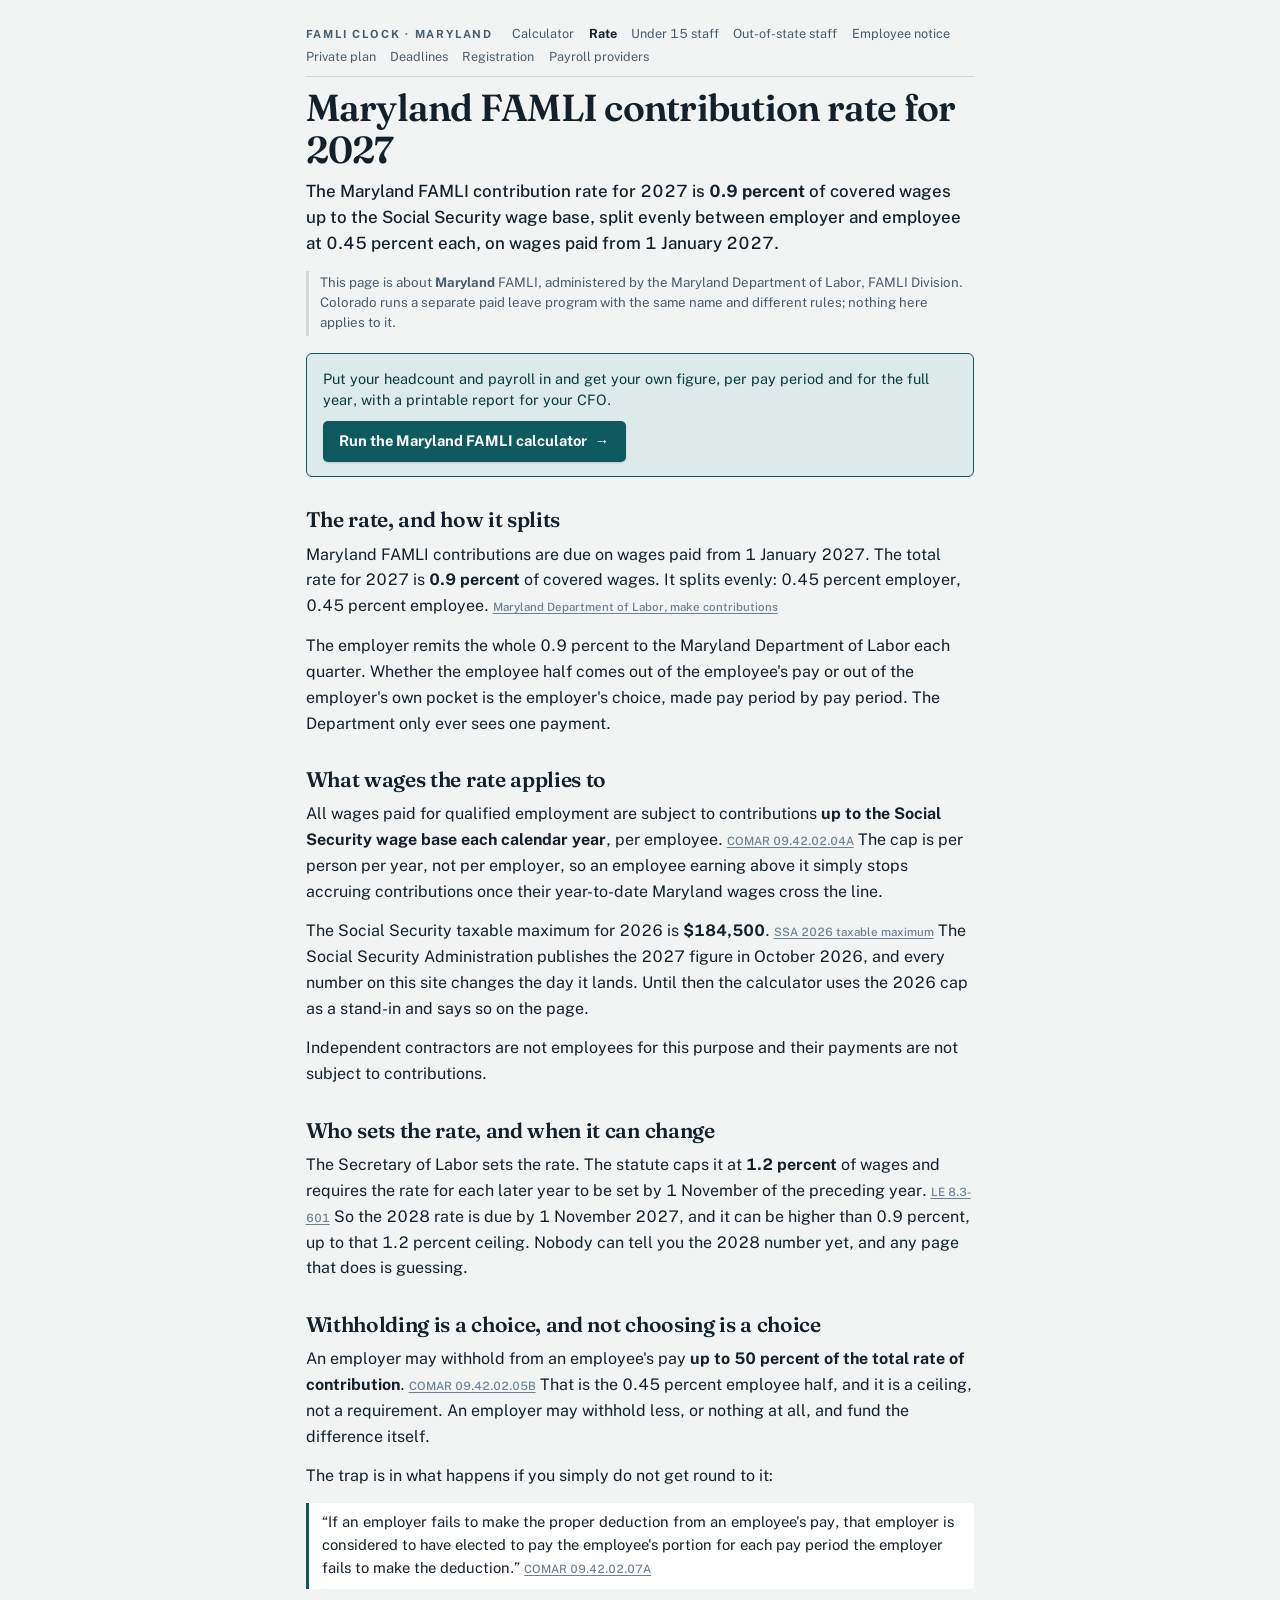
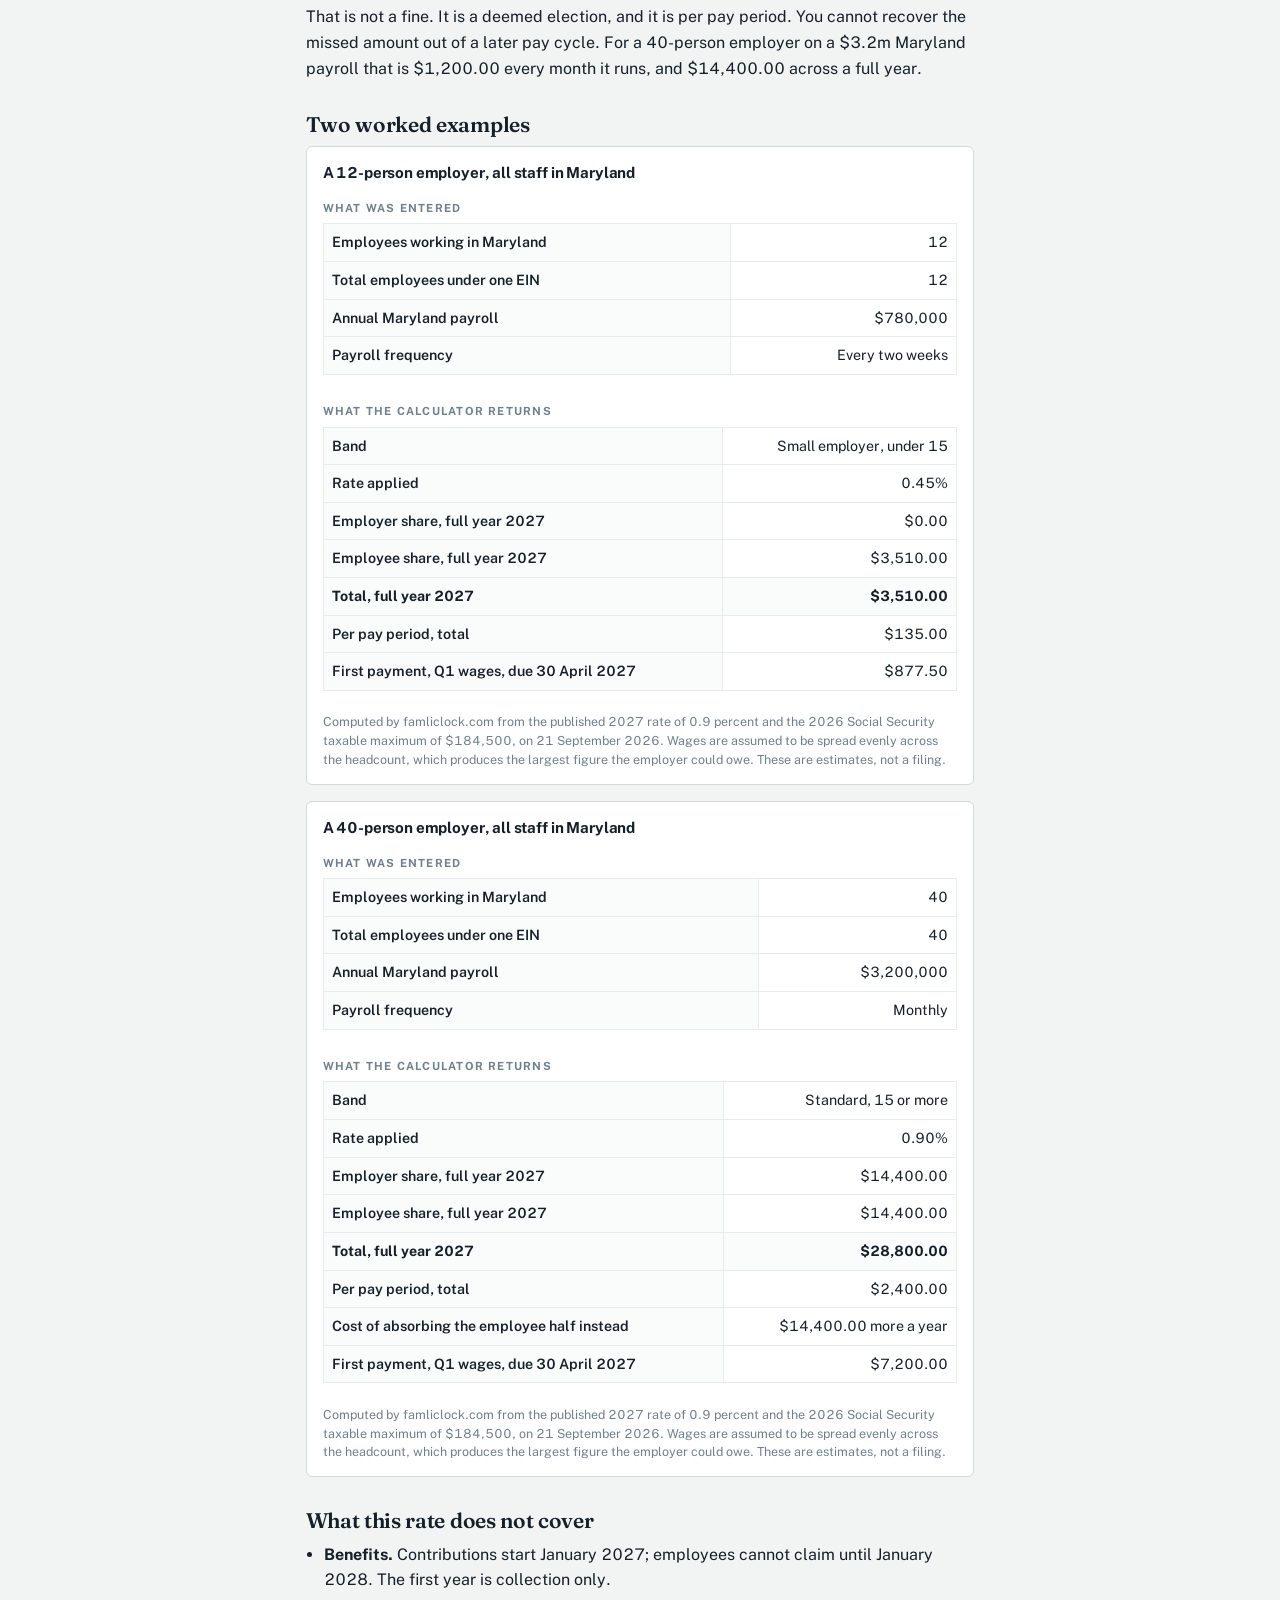
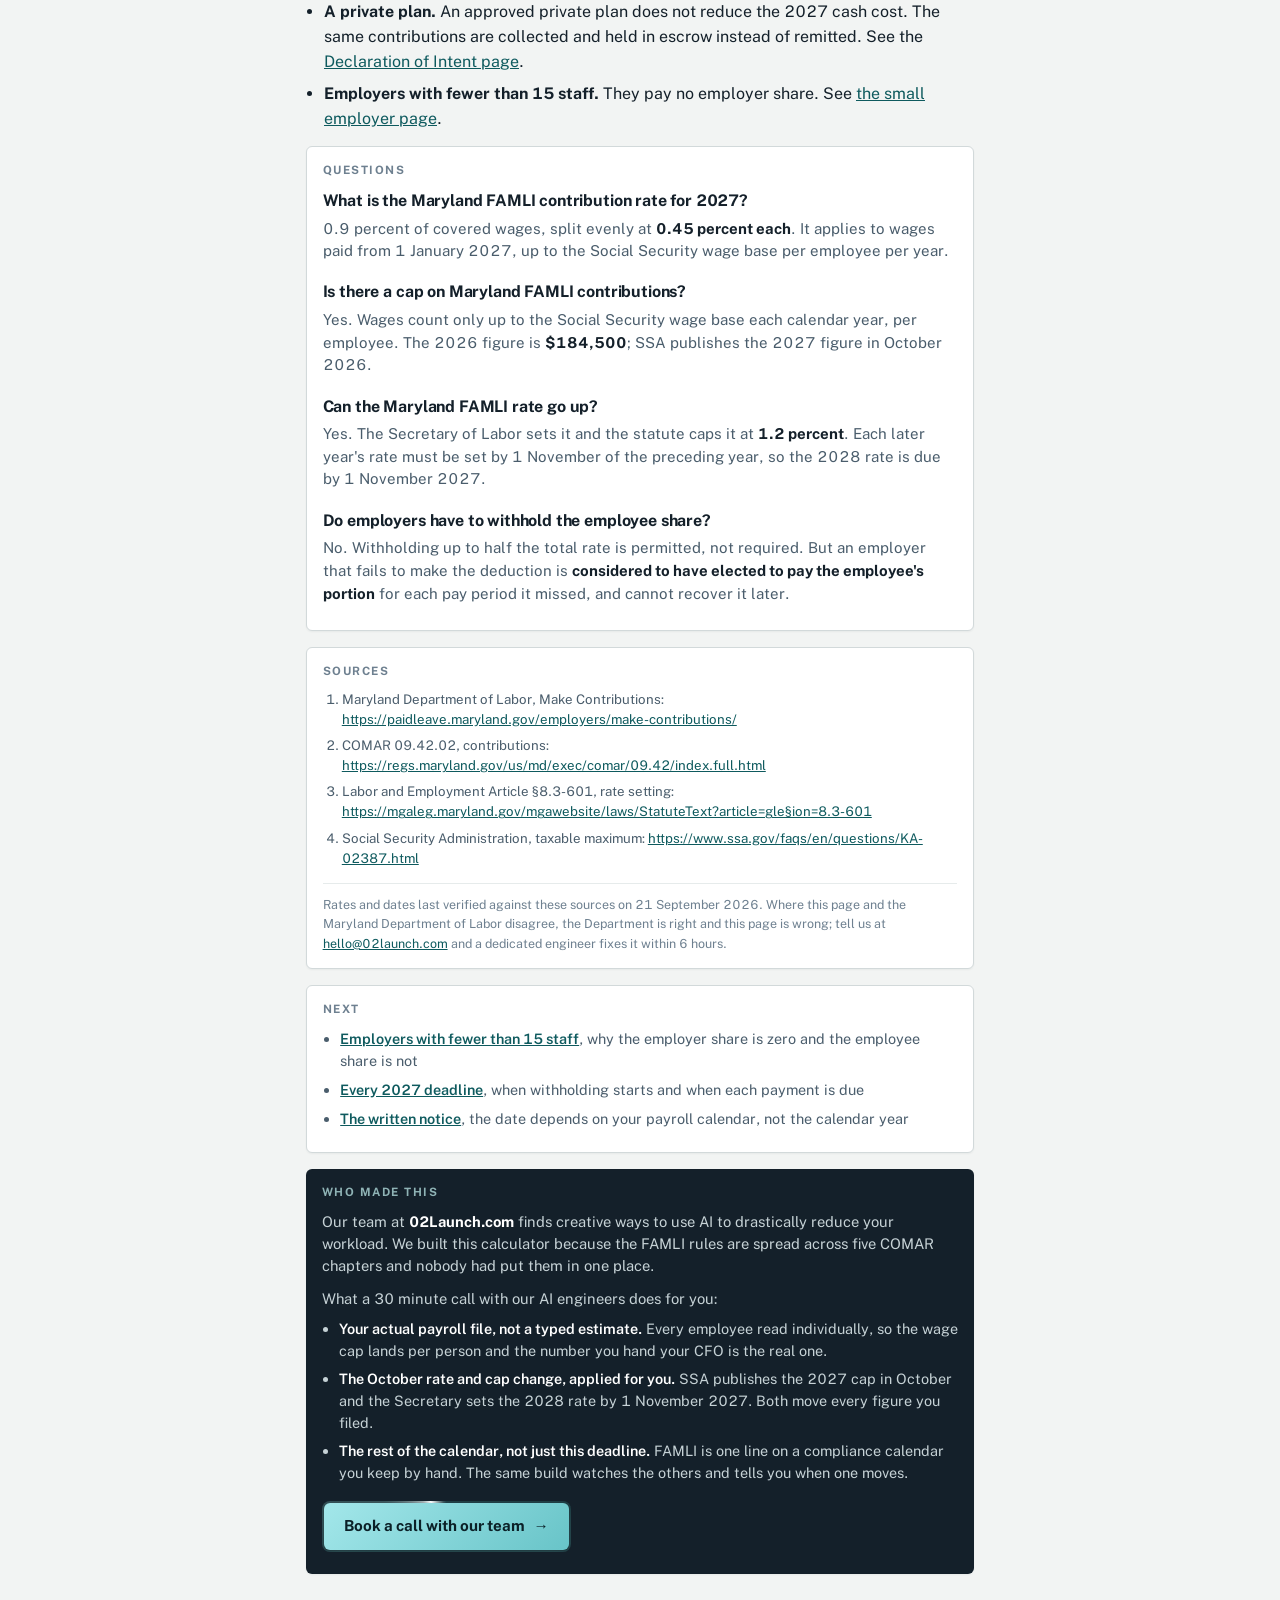
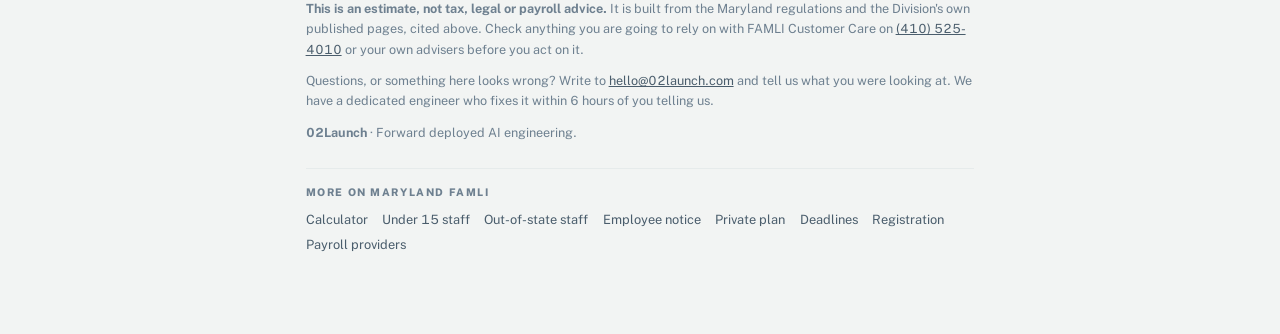
==== contribution-rate-2027.html @ a1022ded "Add the SEO and GEO layer, and fix all six H1 copies to lead with Maryland FAMLI Eight new content p" ====
<!DOCTYPE html>
<html lang="en">
<head>
<meta charset="utf-8">
<meta name="viewport" content="width=device-width, initial-scale=1">
<title>Maryland FAMLI Contribution Rate 2027: 0.9%, the Split, the Wage Cap</title>
<meta name="description" content="The Maryland FAMLI contribution rate for 2027 is 0.9% of wages up to the Social Security cap, split 0.45% employer and 0.45% employee. Worked examples, the wage cap rule, and who sets the rate.">
<meta name="robots" content="index,follow,max-snippet:-1,max-image-preview:large">
<link rel="canonical" href="https://www.famliclock.com/contribution-rate-2027">
<meta name="author" content="02Launch">
<script>
(function(){
  if (location.protocol === 'file:') { return; }
  (function(c,l,a,r,i,t,y){
    c[a]=c[a]||function(){(c[a].q=c[a].q||[]).push(arguments)};
    t=l.createElement(r);t.async=1;t.src="https://www.clarity.ms/tag/"+i;
    y=l.getElementsByTagName(r)[0];y.parentNode.insertBefore(t,y);
  })(window, document, "clarity", "script", "yatz1z728u");
})();
</script>
<meta property="og:type" content="article">
<meta property="og:site_name" content="FAMLI Clock">
<meta property="og:url" content="https://www.famliclock.com/contribution-rate-2027">
<meta property="og:title" content="Maryland FAMLI Contribution Rate 2027: 0.9%, the Split, the Wage Cap">
<meta property="og:description" content="Maryland FAMLI 2027: 0.9% total, 0.45% each side, capped at the Social Security wage base. Two worked examples and the rule behind each figure.">
<meta property="og:locale" content="en_US">
<meta name="twitter:card" content="summary">
<meta name="twitter:title" content="Maryland FAMLI Contribution Rate 2027: 0.9%, the Split, the Wage Cap">
<meta name="twitter:description" content="Maryland FAMLI 2027: 0.9% total, 0.45% each side, capped at the Social Security wage base. Two worked examples and the rule behind each figure.">
<meta name="theme-color" content="#0E5A5E">
<script type="application/ld+json">{"@context":"https://schema.org","@graph":[{"@type":"WebPage","@id":"https://www.famliclock.com/contribution-rate-2027","url":"https://www.famliclock.com/contribution-rate-2027","name":"Maryland FAMLI Contribution Rate 2027: 0.9%, the Split, the Wage Cap","description":"The Maryland FAMLI contribution rate for 2027 is 0.9% of wages up to the Social Security cap, split 0.45% employer and 0.45% employee. Worked examples, the wage cap rule, and who sets the rate.","inLanguage":"en-US","isPartOf":{"@type":"WebSite","name":"Maryland FAMLI Clock","url":"https://www.famliclock.com/"},"about":{"@type":"GovernmentService","name":"Maryland Family and Medical Leave Insurance (FAMLI)","provider":{"@type":"GovernmentOrganization","name":"Maryland Department of Labor, FAMLI Division","url":"https://paidleave.maryland.gov/"},"areaServed":{"@type":"State","name":"Maryland"}},"publisher":{"@type":"Organization","name":"02Launch","url":"https://02launch.com"},"dateModified":"2026-09-21"},{"@type":"BreadcrumbList","itemListElement":[{"@type":"ListItem","position":1,"name":"Maryland FAMLI Clock","item":"https://www.famliclock.com/"},{"@type":"ListItem","position":2,"name":"Contribution rate 2027","item":"https://www.famliclock.com/contribution-rate-2027"}]},{"@type":"FAQPage","mainEntity":[{"@type":"Question","name":"What is the Maryland FAMLI contribution rate for 2027?","acceptedAnswer":{"@type":"Answer","text":"0.9 percent of covered wages, split evenly between employer and employee at 0.45 percent each. It applies to wages paid from 1 January 2027, up to the Social Security wage base per employee per year."}},{"@type":"Question","name":"Is there a cap on Maryland FAMLI contributions?","acceptedAnswer":{"@type":"Answer","text":"Yes. Wages are subject to contributions only up to the Social Security wage base each calendar year, per employee. The 2026 figure is $184,500 and the Social Security Administration publishes the 2027 figure in October 2026."}},{"@type":"Question","name":"Can the Maryland FAMLI rate go up?","acceptedAnswer":{"@type":"Answer","text":"Yes. The Secretary of Labor sets the rate and the statute caps it at 1.2 percent of wages. The rate for each later year must be set by 1 November of the preceding year, so the 2028 rate is due by 1 November 2027."}},{"@type":"Question","name":"Do employers have to withhold the employee share?","acceptedAnswer":{"@type":"Answer","text":"No. Withholding up to 50 percent of the total rate is permitted, not required. But an employer that fails to make the deduction is considered to have elected to pay the employee's portion for each pay period it missed, and cannot recover it later."}}]}]}</script>
<link rel="preconnect" href="https://fonts.googleapis.com">
<link rel="preconnect" href="https://fonts.gstatic.com" crossorigin>
<link href="https://fonts.googleapis.com/css2?family=Fraunces:opsz,wght@9..144,400;9..144,600&family=Public+Sans:wght@400;500;600;700&display=swap" rel="stylesheet">
<link rel="stylesheet" href="/famli_pages.css">
</head>
<body>
<div class="wrap">
<header class="mast">
<nav class="topbar" aria-label="FAMLI Clock pages">
<a class="home" href="/">FAMLI Clock &middot; Maryland</a>
<a class="nl" href="/">Calculator</a>
<a class="nl" href="/contribution-rate-2027" aria-current="page">Rate</a>
<a class="nl" href="/small-employer">Under 15 staff</a>
<a class="nl" href="/out-of-state-employees">Out-of-state staff</a>
<a class="nl" href="/employee-notice">Employee notice</a>
<a class="nl" href="/private-plan-declaration-of-intent">Private plan</a>
<a class="nl" href="/deadlines-2027">Deadlines</a>
<a class="nl" href="/registration">Registration</a>
<a class="nl" href="/payroll-providers">Payroll providers</a>
</nav>
</header>

<h1>Maryland FAMLI contribution rate for 2027</h1>
<p class="lede">The Maryland FAMLI contribution rate for 2027 is <b>0.9 percent</b> of covered wages up to the Social Security wage base, split evenly between employer and employee at 0.45 percent each, on wages paid from 1 January 2027.</p>
<p class="disambig">This page is about <b>Maryland</b> FAMLI, administered by the Maryland Department of Labor, FAMLI Division. Colorado runs a separate paid leave program with the same name and different rules; nothing here applies to it.</p>

<div class="toolcard"><p>Put your headcount and payroll in and get your own figure, per pay period and for the full year, with a printable report for your CFO.</p><p><a class="run" href="/">Run the Maryland FAMLI calculator <span class="arr" aria-hidden="true">&rarr;</span></a></p></div>

<div class="prose">

<h2>The rate, and how it splits</h2>
<p>Maryland FAMLI contributions are due on wages paid from 1 January 2027. The total rate for
2027 is <b>0.9 percent</b> of covered wages. It splits evenly: 0.45 percent employer, 0.45
percent employee. <span class="src"><a href="https://paidleave.maryland.gov/employers/make-contributions/" target="_blank" rel="noopener">Maryland Department of Labor, make contributions</a></span></p>
<p>The employer remits the whole 0.9 percent to the Maryland Department of Labor each quarter.
Whether the employee half comes out of the employee's pay or out of the employer's own pocket
is the employer's choice, made pay period by pay period. The Department only ever sees one
payment.</p>

<h2>What wages the rate applies to</h2>
<p>All wages paid for qualified employment are subject to contributions <b>up to the Social
Security wage base each calendar year</b>, per employee. <span class="src"><a href="https://regs.maryland.gov/us/md/exec/comar/09.42/index.full.html" target="_blank" rel="noopener">COMAR 09.42.02.04A</a></span> The cap is per person
per year, not per employer, so an employee earning above it simply stops accruing
contributions once their year-to-date Maryland wages cross the line.</p>
<p>The Social Security taxable maximum for 2026 is <b>$184,500</b>. <span class="src"><a href="https://www.ssa.gov/faqs/en/questions/KA-02387.html" target="_blank" rel="noopener">SSA 2026 taxable maximum</a></span> The Social
Security Administration publishes the 2027 figure in October 2026, and every number on this
site changes the day it lands. Until then the calculator uses the 2026 cap as a stand-in and
says so on the page.</p>
<p>Independent contractors are not employees for this purpose and their payments are not
subject to contributions.</p>

<h2>Who sets the rate, and when it can change</h2>
<p>The Secretary of Labor sets the rate. The statute caps it at <b>1.2 percent</b> of wages
and requires the rate for each later year to be set by 1 November of the preceding year.
<span class="src"><a href="https://mgaleg.maryland.gov/mgawebsite/laws/StatuteText?article=gle&section=8.3-601" target="_blank" rel="noopener">LE 8.3-601</a></span> So the 2028 rate is due by 1 November 2027, and it can be higher than 0.9
percent, up to that 1.2 percent ceiling. Nobody can tell you the 2028 number yet, and any
page that does is guessing.</p>

<h2>Withholding is a choice, and not choosing is a choice</h2>
<p>An employer may withhold from an employee's pay <b>up to 50 percent of the total rate of
contribution</b>. <span class="src"><a href="https://regs.maryland.gov/us/md/exec/comar/09.42/index.full.html" target="_blank" rel="noopener">COMAR 09.42.02.05B</a></span> That is the 0.45 percent employee half, and it is a ceiling,
not a requirement. An employer may withhold less, or nothing at all, and fund the difference
itself.</p>
<p>The trap is in what happens if you simply do not get round to it:</p>
<blockquote><p>&ldquo;If an employer fails to make the proper deduction from an employee's
pay, that employer is considered to have elected to pay the employee's portion for each pay
period the employer fails to make the deduction.&rdquo; <span class="src"><a href="https://regs.maryland.gov/us/md/exec/comar/09.42/index.full.html" target="_blank" rel="noopener">COMAR 09.42.02.07A</a></span></p></blockquote>
<p>That is not a fine. It is a deemed election, and it is per pay period. You cannot recover
the missed amount out of a later pay cycle. For a 40-person employer on a $3.2m Maryland
payroll that is $1,200.00 every month it runs, and $14,400.00 across a full year.</p>

<h2>Two worked examples</h2>
<div class="wex"><h3>A 12-person employer, all staff in Maryland</h3><div class="tblwrap"><table class="tbl"><caption>What was entered</caption><tbody><tr><th>Employees working in Maryland</th><td class="num">12</td></tr><tr><th>Total employees under one EIN</th><td class="num">12</td></tr><tr><th>Annual Maryland payroll</th><td class="num">$780,000</td></tr><tr><th>Payroll frequency</th><td class="num">Every two weeks</td></tr></tbody></table></div><div class="tblwrap"><table class="tbl"><caption>What the calculator returns</caption><tbody><tr><th>Band</th><td class="num">Small employer, under 15</td></tr><tr><th>Rate applied</th><td class="num">0.45%</td></tr><tr><th>Employer share, full year 2027</th><td class="num">$0.00</td></tr><tr><th>Employee share, full year 2027</th><td class="num">$3,510.00</td></tr><tr class="total"><th>Total, full year 2027</th><td class="num">$3,510.00</td></tr><tr><th>Per pay period, total</th><td class="num">$135.00</td></tr><tr><th>First payment, Q1 wages, due 30 April 2027</th><td class="num">$877.50</td></tr></tbody></table></div><p class="basis">Computed by famliclock.com from the published 2027 rate of 0.9 percent and the 2026 Social Security taxable maximum of $184,500, on 21 September 2026. Wages are assumed to be spread evenly across the headcount, which produces the largest figure the employer could owe. These are estimates, not a filing.</p></div>
<div class="wex"><h3>A 40-person employer, all staff in Maryland</h3><div class="tblwrap"><table class="tbl"><caption>What was entered</caption><tbody><tr><th>Employees working in Maryland</th><td class="num">40</td></tr><tr><th>Total employees under one EIN</th><td class="num">40</td></tr><tr><th>Annual Maryland payroll</th><td class="num">$3,200,000</td></tr><tr><th>Payroll frequency</th><td class="num">Monthly</td></tr></tbody></table></div><div class="tblwrap"><table class="tbl"><caption>What the calculator returns</caption><tbody><tr><th>Band</th><td class="num">Standard, 15 or more</td></tr><tr><th>Rate applied</th><td class="num">0.90%</td></tr><tr><th>Employer share, full year 2027</th><td class="num">$14,400.00</td></tr><tr><th>Employee share, full year 2027</th><td class="num">$14,400.00</td></tr><tr class="total"><th>Total, full year 2027</th><td class="num">$28,800.00</td></tr><tr><th>Per pay period, total</th><td class="num">$2,400.00</td></tr><tr><th>Cost of absorbing the employee half instead</th><td class="num">$14,400.00 more a year</td></tr><tr><th>First payment, Q1 wages, due 30 April 2027</th><td class="num">$7,200.00</td></tr></tbody></table></div><p class="basis">Computed by famliclock.com from the published 2027 rate of 0.9 percent and the 2026 Social Security taxable maximum of $184,500, on 21 September 2026. Wages are assumed to be spread evenly across the headcount, which produces the largest figure the employer could owe. These are estimates, not a filing.</p></div>

<h2>What this rate does not cover</h2>
<ul>
<li><b>Benefits.</b> Contributions start January 2027; employees cannot claim until January
2028. The first year is collection only.</li>
<li><b>A private plan.</b> An approved private plan does not reduce the 2027 cash cost. The
same contributions are collected and held in escrow instead of remitted. See the
<a href="/private-plan-declaration-of-intent">Declaration of Intent page</a>.</li>
<li><b>Employers with fewer than 15 staff.</b> They pay no employer share. See
<a href="/small-employer">the small employer page</a>.</li>
</ul>

</div>

<div class="card faq"><h2>Questions</h2><h3>What is the Maryland FAMLI contribution rate for 2027?</h3><p>0.9 percent of covered wages, split evenly at <b>0.45 percent each</b>. It applies to wages paid from 1 January 2027, up to the Social Security wage base per employee per year.</p><h3>Is there a cap on Maryland FAMLI contributions?</h3><p>Yes. Wages count only up to the Social Security wage base each calendar year, per employee. The 2026 figure is <b>$184,500</b>; SSA publishes the 2027 figure in October 2026.</p><h3>Can the Maryland FAMLI rate go up?</h3><p>Yes. The Secretary of Labor sets it and the statute caps it at <b>1.2 percent</b>. Each later year's rate must be set by 1 November of the preceding year, so the 2028 rate is due by 1 November 2027.</p><h3>Do employers have to withhold the employee share?</h3><p>No. Withholding up to half the total rate is permitted, not required. But an employer that fails to make the deduction is <b>considered to have elected to pay the employee's portion</b> for each pay period it missed, and cannot recover it later.</p></div>

<div class="card sources"><h2>Sources</h2><ol><li>Maryland Department of Labor, Make Contributions: <a href="https://paidleave.maryland.gov/employers/make-contributions/" target="_blank" rel="noopener">https://paidleave.maryland.gov/employers/make-contributions/</a></li><li>COMAR 09.42.02, contributions: <a href="https://regs.maryland.gov/us/md/exec/comar/09.42/index.full.html" target="_blank" rel="noopener">https://regs.maryland.gov/us/md/exec/comar/09.42/index.full.html</a></li><li>Labor and Employment Article &sect;8.3-601, rate setting: <a href="https://mgaleg.maryland.gov/mgawebsite/laws/StatuteText?article=gle&section=8.3-601" target="_blank" rel="noopener">https://mgaleg.maryland.gov/mgawebsite/laws/StatuteText?article=gle&section=8.3-601</a></li><li>Social Security Administration, taxable maximum: <a href="https://www.ssa.gov/faqs/en/questions/KA-02387.html" target="_blank" rel="noopener">https://www.ssa.gov/faqs/en/questions/KA-02387.html</a></li></ol><p class="verified">Rates and dates last verified against these sources on 21 September 2026. Where this page and the Maryland Department of Labor disagree, the Department is right and this page is wrong; tell us at <a href="mailto:hello@02launch.com?subject=FAMLI%20Clock%3A%20this%20looks%20wrong">hello@02launch.com</a> and a dedicated engineer fixes it within 6 hours.</p></div>

<div class="card related"><h2>Next</h2><ul><li><a href="/small-employer">Employers with fewer than 15 staff</a>, why the employer share is zero and the employee share is not</li><li><a href="/deadlines-2027">Every 2027 deadline</a>, when withholding starts and when each payment is due</li><li><a href="/employee-notice">The written notice</a>, the date depends on your payroll calendar, not the calendar year</li></ul></div>

<div class="card cta"><h2>Who made this</h2><p>Our team at <b style="color:#fff">02Launch.com</b> finds creative ways to use AI to drastically reduce your workload. We built this calculator because the FAMLI rules are spread across five COMAR chapters and nobody had put them in one place.</p><p style="margin-bottom:.5rem">What a 30 minute call with our AI engineers does for you:</p><ul><li><b>Your actual payroll file, not a typed estimate.</b> Every employee read individually, so the wage cap lands per person and the number you hand your CFO is the real one.</li><li><b>The October rate and cap change, applied for you.</b> SSA publishes the 2027 cap in October and the Secretary sets the 2028 rate by 1 November 2027. Both move every figure you filed.</li><li><b>The rest of the calendar, not just this deadline.</b> FAMLI is one line on a compliance calendar you keep by hand. The same build watches the others and tells you when one moves.</li></ul><p style="margin-bottom:0"><span class="bookwrap"><a class="book" href="https://calendly.com/ahmed-asif1/30min" target="_blank" rel="noopener">Book a call with our team <span class="arr" aria-hidden="true">&rarr;</span></a></span></p></div>

<footer class="foot"><p><b>This is an estimate, not tax, legal or payroll advice.</b> It is built from the Maryland regulations and the Division's own published pages, cited above. Check anything you are going to rely on with FAMLI Customer Care on <a href="tel:+14105254010">(410) 525-4010</a> or your own advisers before you act on it.</p><p>Questions, or something here looks wrong? Write to <!--email_off--><a href="mailto:hello@02launch.com?subject=FAMLI%20Clock%3A%20this%20looks%20wrong">hello@02launch.com</a><!--/email_off--> and tell us what you were looking at. We have a dedicated engineer who fixes it within 6 hours of you telling us.</p><p style="margin-bottom:0"><b>02Launch</b> &middot; Forward deployed AI engineering.</p></footer>

<div class="footmap"><div class="fmcap">More on Maryland FAMLI</div><ul><li><a href="/">Calculator</a></li><li><a href="/small-employer">Under 15 staff</a></li><li><a href="/out-of-state-employees">Out-of-state staff</a></li><li><a href="/employee-notice">Employee notice</a></li><li><a href="/private-plan-declaration-of-intent">Private plan</a></li><li><a href="/deadlines-2027">Deadlines</a></li><li><a href="/registration">Registration</a></li><li><a href="/payroll-providers">Payroll providers</a></li></ul></div>
</div>
</body>
</html>
---- famli_pages.css ----
/* famli_pages.css
   Styles for the nine content pages on famliclock.com.

   The first block is lifted verbatim from the inline <style> in index.html:
   the :root tokens, the reset, body, .wrap, links, headings, .card, .note,
   .src, .flag, table.pace, details.disc, .cta, .bookwrap, .foot.
   That duplication is deliberate. The content pages carry no inline stylesheet,
   and without :root every var(--ink) resolves to nothing, which renders the
   call-to-action button invisible. The values are identical, so index.html
   loading this file as well changes nothing there.

   IF THE INLINE STYLESHEET IN index.html CHANGES, RE-EXTRACT THIS BLOCK.

   The second block, below the BASE ENDS marker, is new and belongs only to
   the content pages. */

/* ----------------------------------------------------------- BASE BEGINS */
:root{
  --ink:#14202A; --ink2:#4A5D6C; --ink3:#6E8090;
  --paper:#F2F4F3; --card:#FFFFFF; --rule:#D2D9DA; --rule2:#E6EBEB;
  --accent:#0E5A5E; --accent-soft:#DCEAEA;
  --ok:#14563B; --ok-soft:#E7F1EA;
  --warn:#C2410C; --warn-soft:#FBEADF;
  --due:#8C2F1B; --due-soft:#F6E7E2;
  --flag:#6E5200; --flag-soft:#F7F0DA;
  --pass:#8A97A0;
  --display:'Fraunces',Georgia,'Times New Roman',serif;
  --body:'Public Sans',-apple-system,BlinkMacSystemFont,'Segoe UI',Roboto,sans-serif;
  --sp:1rem;
}
*{box-sizing:border-box}
html{-webkit-text-size-adjust:100%}
body{
  margin:0; background:var(--paper); color:var(--ink);
  font-family:var(--body); font-size:16px; line-height:1.5;
  font-variant-numeric:tabular-nums; -webkit-font-smoothing:antialiased;
}
.wrap{max-width:44rem;margin:0 auto;padding:0 1.1rem 5rem}
a{color:var(--accent)}
a:focus-visible,button:focus-visible,summary:focus-visible{
  outline:2.5px solid var(--accent); outline-offset:2px; border-radius:2px;
}
h1,h2,h3{margin:0;font-weight:600;letter-spacing:-0.01em}
p{margin:0 0 .7rem}
.mast{padding:1rem 0 .4rem}
.mark{
  font-family:var(--body); font-weight:700; font-size:.7rem; letter-spacing:.16em;
  text-transform:uppercase; color:var(--ink2);
}
h1{
  font-family:var(--display); font-size:clamp(1.55rem,6vw,2.35rem); line-height:1.12;
  font-weight:600; letter-spacing:-0.02em; margin-bottom:.42rem;
}
.sub{color:var(--ink2);font-size:.93rem;line-height:1.45;margin-bottom:.95rem}
.card{
  background:var(--card); border:1px solid var(--rule); border-radius:6px;
  padding:.95rem 1rem; margin-bottom:1rem;
  box-shadow:0 1px 2px rgba(20,32,42,.05);
}
.card h2{
  font-size:.72rem; text-transform:uppercase; letter-spacing:.13em;
  color:var(--ink3); font-weight:700; margin-bottom:.6rem;
}
.row{display:flex;justify-content:space-between;gap:1rem;padding:.5rem 0;border-bottom:1px solid var(--rule2);font-size:.94rem}
.row:last-child{border-bottom:0}
.row .k{color:var(--ink2)}
.row .v{font-weight:700;text-align:right;white-space:nowrap}
.row.big .v{font-size:1.1rem}
.flag{
  background:var(--flag-soft); border-left:3px solid var(--flag); border-radius:0 4px 4px 0;
  padding:.6rem .75rem; margin:.7rem 0 0; font-size:.87rem; line-height:1.5;
}
.flag b{display:block;margin-bottom:.2rem}
.flag.warn{background:var(--warn-soft);border-left-color:var(--warn)}
.note{font-size:.84rem;color:var(--ink2);margin-top:.7rem}
details.disc{margin-top:.75rem;border-top:1px solid var(--rule2);padding-top:.55rem}
details.disc summary{
  cursor:pointer;font-size:.82rem;font-weight:700;color:var(--accent);
  display:flex;gap:.3rem;align-items:baseline;list-style:none;
}
details.disc summary::-webkit-details-marker{display:none}
details.disc summary::before{content:'+';font-weight:700;color:var(--accent);width:.8rem}
details.disc[open] summary::before{content:'\2212'}
details.disc p{font-size:.83rem;color:var(--ink2);margin:.5rem 0 0;line-height:1.5}
.src{font-size:.72rem;font-weight:500}
.src a{color:var(--ink3);text-decoration:underline;text-underline-offset:2px}
.src a:hover{color:var(--accent)}
table.pace{width:100%;border-collapse:collapse;font-size:.86rem;margin-top:.6rem}
table.pace th,table.pace td{text-align:right;padding:.42rem .3rem;border-bottom:1px solid var(--rule2)}
table.pace th:first-child,table.pace td:first-child{text-align:left}
table.pace th{font-size:.68rem;text-transform:uppercase;letter-spacing:.08em;color:var(--ink3);font-weight:700}
.cta{background:var(--ink);color:#fff;border:0}
.cta h2{color:#8FB3B5}
.cta p{color:#C6D2D6;font-size:.92rem}
.cta a{color:#8FD5D8}
.cta ul{margin:.15rem 0 1.05rem;padding-left:1.1rem}
.cta li{color:#C6D2D6;font-size:.9rem;margin-bottom:.45rem;line-height:1.5}
.cta li:last-child{margin-bottom:0}
.cta li b{color:#fff;font-weight:600}
.cta .fine{font-size:.8rem;color:#8FB3B5;line-height:1.55}
.bookwrap{
  position:relative; display:inline-block; padding:2px; border-radius:8px;
  background:#1D3B41; overflow:hidden; isolation:isolate;
}
.bookwrap::before{
  content:''; position:absolute; z-index:0;
  top:50%; left:50%; width:300%; aspect-ratio:1/1;
  transform:translate(-50%,-50%);
  background:conic-gradient(from 0deg,
    transparent 0 70%,
    rgba(255,255,255,.12) 81%,
    rgba(255,255,255,.6) 88%,
    #ffffff 91%,
    rgba(255,255,255,.6) 94%,
    rgba(255,255,255,.12) 98%,
    transparent 100%);
  animation:beam 4.4s linear infinite; pointer-events:none;
}
@keyframes beam{to{transform:translate(-50%,-50%) rotate(1turn)}}
.cta a.book{
  position:relative; z-index:1;
  display:inline-flex; align-items:center; gap:.5rem;
  background:linear-gradient(135deg,#A3E7EA 0%,#68C4C8 100%); color:#0B2027;
  font-weight:700; font-size:.95rem; padding:.78rem 1.3rem; border-radius:6px;
  text-decoration:none;
  box-shadow:0 1px 2px rgba(0,0,0,.24), 0 6px 18px rgba(143,213,216,.16);
  transition:transform .15s ease, box-shadow .2s ease, filter .2s ease;
}
.cta a.book:hover{
  filter:brightness(1.05); transform:translateY(-1px); color:#0B2027;
  box-shadow:0 2px 5px rgba(0,0,0,.26), 0 10px 26px rgba(143,213,216,.26);
}
.cta a.book:active{transform:translateY(0)}
.cta a.book .arr{transition:transform .22s ease}
.cta a.book:hover .arr{transform:translateX(4px)}
.foot{font-size:.79rem;color:var(--ink3);line-height:1.6;padding-top:.6rem}
.foot a{color:var(--ink2)}
@media (prefers-reduced-motion:reduce){*{transition:none !important;animation:none !important}}
/* ------------------------------------------------------------- BASE ENDS */

/* ---------------------------------------------------------- nav (new) --- */
.topbar{
  border-bottom:1px solid var(--rule); padding:.55rem 0 .6rem; margin-bottom:.2rem;
  display:flex; flex-wrap:wrap; gap:.25rem .9rem; align-items:baseline;
}
.topbar .home{
  font-weight:700; font-size:.7rem; letter-spacing:.16em; text-transform:uppercase;
  color:var(--ink2); text-decoration:none; margin-right:.3rem;
}
.topbar .home:hover{color:var(--accent)}
.topbar a.nl{font-size:.79rem;color:var(--ink2);text-decoration:none}
.topbar a.nl:hover{color:var(--accent);text-decoration:underline}
.topbar a.nl[aria-current="page"]{color:var(--ink);font-weight:700}

/* --------------------------------------------------- run-the-tool card -- */
.toolcard{
  border:1px solid var(--accent); background:var(--accent-soft);
  border-radius:6px; padding:.85rem 1rem; margin-bottom:1.1rem;
}
.toolcard p{margin:0 0 .6rem;font-size:.9rem;color:#0B3B3E;line-height:1.5}
.toolcard p:last-child{margin-bottom:0}
.toolcard a.run{
  display:inline-flex; align-items:center; gap:.45rem;
  background:var(--accent); color:#fff; font-weight:700; font-size:.92rem;
  padding:.62rem 1.05rem; border-radius:5px; text-decoration:none;
  box-shadow:0 1px 2px rgba(20,32,42,.18);
  transition:transform .14s ease, filter .2s ease;
}
.toolcard a.run:hover{filter:brightness(1.08);transform:translateY(-1px);color:#fff}
.toolcard a.run:active{transform:translateY(0)}
.toolcard .arr{transition:transform .22s ease}
.toolcard a.run:hover .arr{transform:translateX(3px)}

/* -------------------------------------------------------- prose (new) --- */
.prose{font-size:1rem;line-height:1.62}
.prose h2{
  font-family:var(--display); font-size:1.32rem; line-height:1.2;
  margin:1.9rem 0 .55rem; letter-spacing:-0.015em; color:var(--ink);
  text-transform:none;
}
.prose h3{font-size:1.02rem;margin:1.25rem 0 .35rem;font-weight:700}
.prose p{margin:0 0 .85rem;color:var(--ink)}
.prose ul,.prose ol{margin:0 0 .9rem;padding-left:1.15rem}
.prose li{margin-bottom:.4rem;line-height:1.58}
.prose blockquote{
  margin:.2rem 0 .95rem; padding:.55rem .85rem;
  border-left:3px solid var(--accent); background:#fff;
  font-size:.92rem; line-height:1.55; color:var(--ink2); border-radius:0 4px 4px 0;
}
.prose blockquote p:last-child{margin-bottom:0}
.lede{font-size:1.06rem;line-height:1.55;color:var(--ink);font-weight:500;margin-bottom:.9rem}
.disambig{
  font-size:.83rem; color:var(--ink2); line-height:1.5;
  border-left:3px solid var(--rule); padding:.15rem 0 .15rem .7rem; margin:0 0 1.1rem;
}

/* ------------------------------------------------------ data tables ----- */
.tbl{width:100%;border-collapse:collapse;font-size:.89rem;margin:.3rem 0 1rem;background:#fff}
.tbl caption{
  caption-side:top;text-align:left;font-size:.7rem;font-weight:700;letter-spacing:.11em;
  text-transform:uppercase;color:var(--ink3);padding:0 0 .4rem;
}
.tbl th,.tbl td{padding:.5rem .55rem;border:1px solid var(--rule2);vertical-align:top;line-height:1.45}
.tbl thead th{
  background:var(--accent-soft); color:#0B3B3E; font-weight:700;
  font-size:.74rem; text-transform:uppercase; letter-spacing:.07em;
}
.tbl tbody th{text-align:left;font-weight:600;background:#FAFBFB}
.tbl td.num,.tbl th.num{text-align:right;white-space:nowrap}
/* A value cell holding a sentence rather than a figure. Without this the
   nowrap rule above makes one long row as wide as its text and the whole
   page gains a horizontal scrollbar at phone width. Measured, not guessed. */
.tbl td.txt{text-align:left;white-space:normal}
.wex .tblwrap{margin-bottom:.7rem}
.wex .tblwrap:last-of-type{margin-bottom:.7rem}
.tbl tr.total td,.tbl tr.total th{font-weight:700;background:#FAFBFB}
.tblwrap{overflow-x:auto;margin-bottom:1rem}
.tblwrap .tbl{margin-bottom:0}

/* ------------------------------------------------------ worked example -- */
.wex{border:1px solid var(--rule);border-radius:6px;background:#fff;padding:.9rem 1rem;margin:0 0 1rem}
.wex h3{font-size:.95rem;margin:0 0 .5rem;font-weight:700}
.wex .tbl{margin-bottom:.7rem}
.wex .basis{font-size:.78rem;color:var(--ink3);line-height:1.5;margin:0}

/* ------------------------------------------------------------- FAQ ------ */
.faq h3{font-size:1rem;margin:1.1rem 0 .3rem;font-weight:700}
.faq h3:first-of-type{margin-top:.2rem}
.faq p{font-size:.94rem;margin-bottom:.6rem;color:var(--ink2)}
.faq p b{color:var(--ink)}

/* ------------------------------------------------------- source list ---- */
.sources ol{margin:0;padding-left:1.2rem}
.sources li{font-size:.83rem;color:var(--ink2);margin-bottom:.4rem;line-height:1.5}
.sources li a{word-break:break-word}
.verified{
  font-size:.78rem;color:var(--ink3);margin:.9rem 0 0;padding-top:.7rem;
  border-top:1px solid var(--rule2);line-height:1.55;
}

/* ------------------------------------------------------- related -------- */
.related ul{margin:0;padding-left:1.1rem}
.related li{font-size:.9rem;margin-bottom:.45rem;line-height:1.5;color:var(--ink2)}
.related li a{font-weight:600}

/* ------------------------------------------------------- footer map ----- */
.footmap{margin-top:1.6rem;padding-top:1rem;border-top:1px solid var(--rule2)}
.footmap .fmcap{
  font-size:.66rem;font-weight:800;letter-spacing:.15em;text-transform:uppercase;
  color:var(--ink3);margin-bottom:.55rem;
}
.footmap ul{display:flex;flex-wrap:wrap;gap:.35rem .9rem;margin:0;padding:0;list-style:none}
.footmap li{font-size:.8rem}
.footmap a{color:var(--ink2);text-decoration:none}
.footmap a:hover{color:var(--accent);text-decoration:underline}

@media (max-width:520px){
  .tbl{font-size:.83rem}
  .tbl th,.tbl td{padding:.42rem .4rem}
  .topbar{gap:.2rem .7rem}
  .topbar a.nl{font-size:.75rem}
}
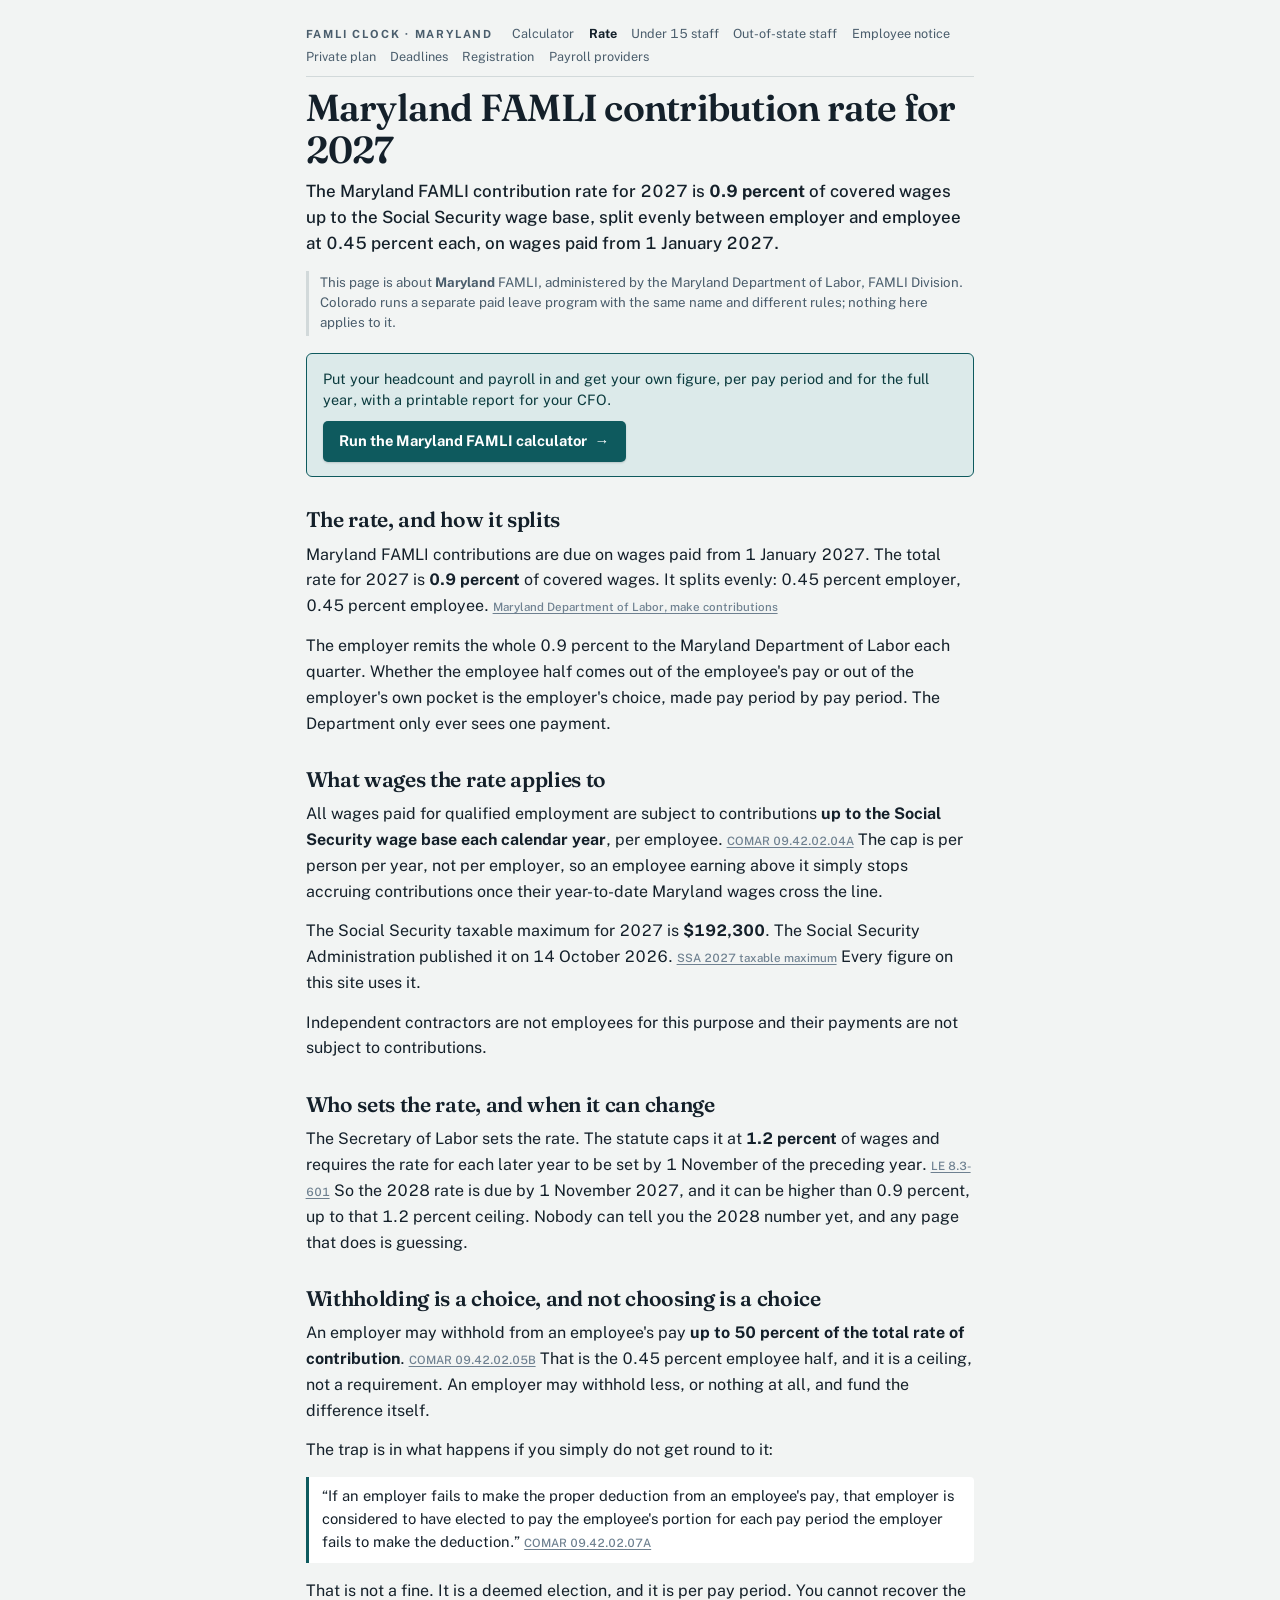
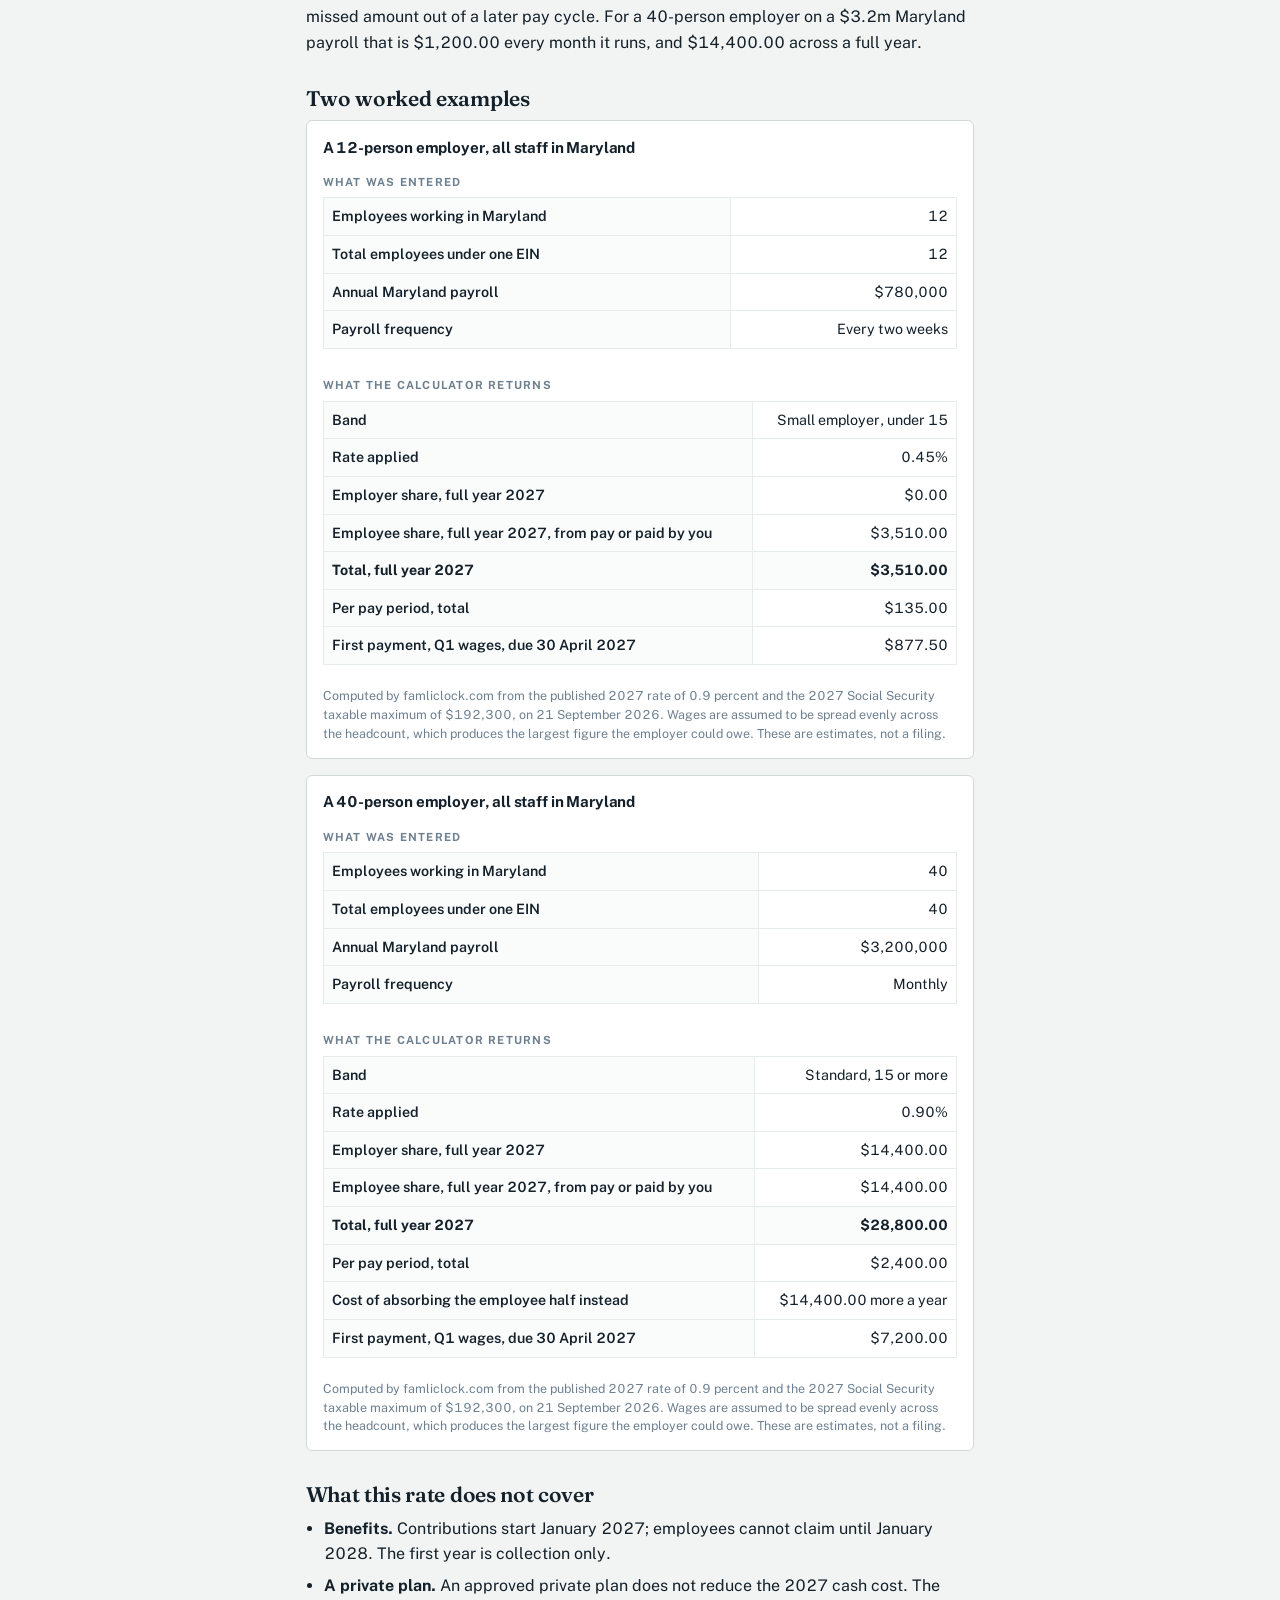
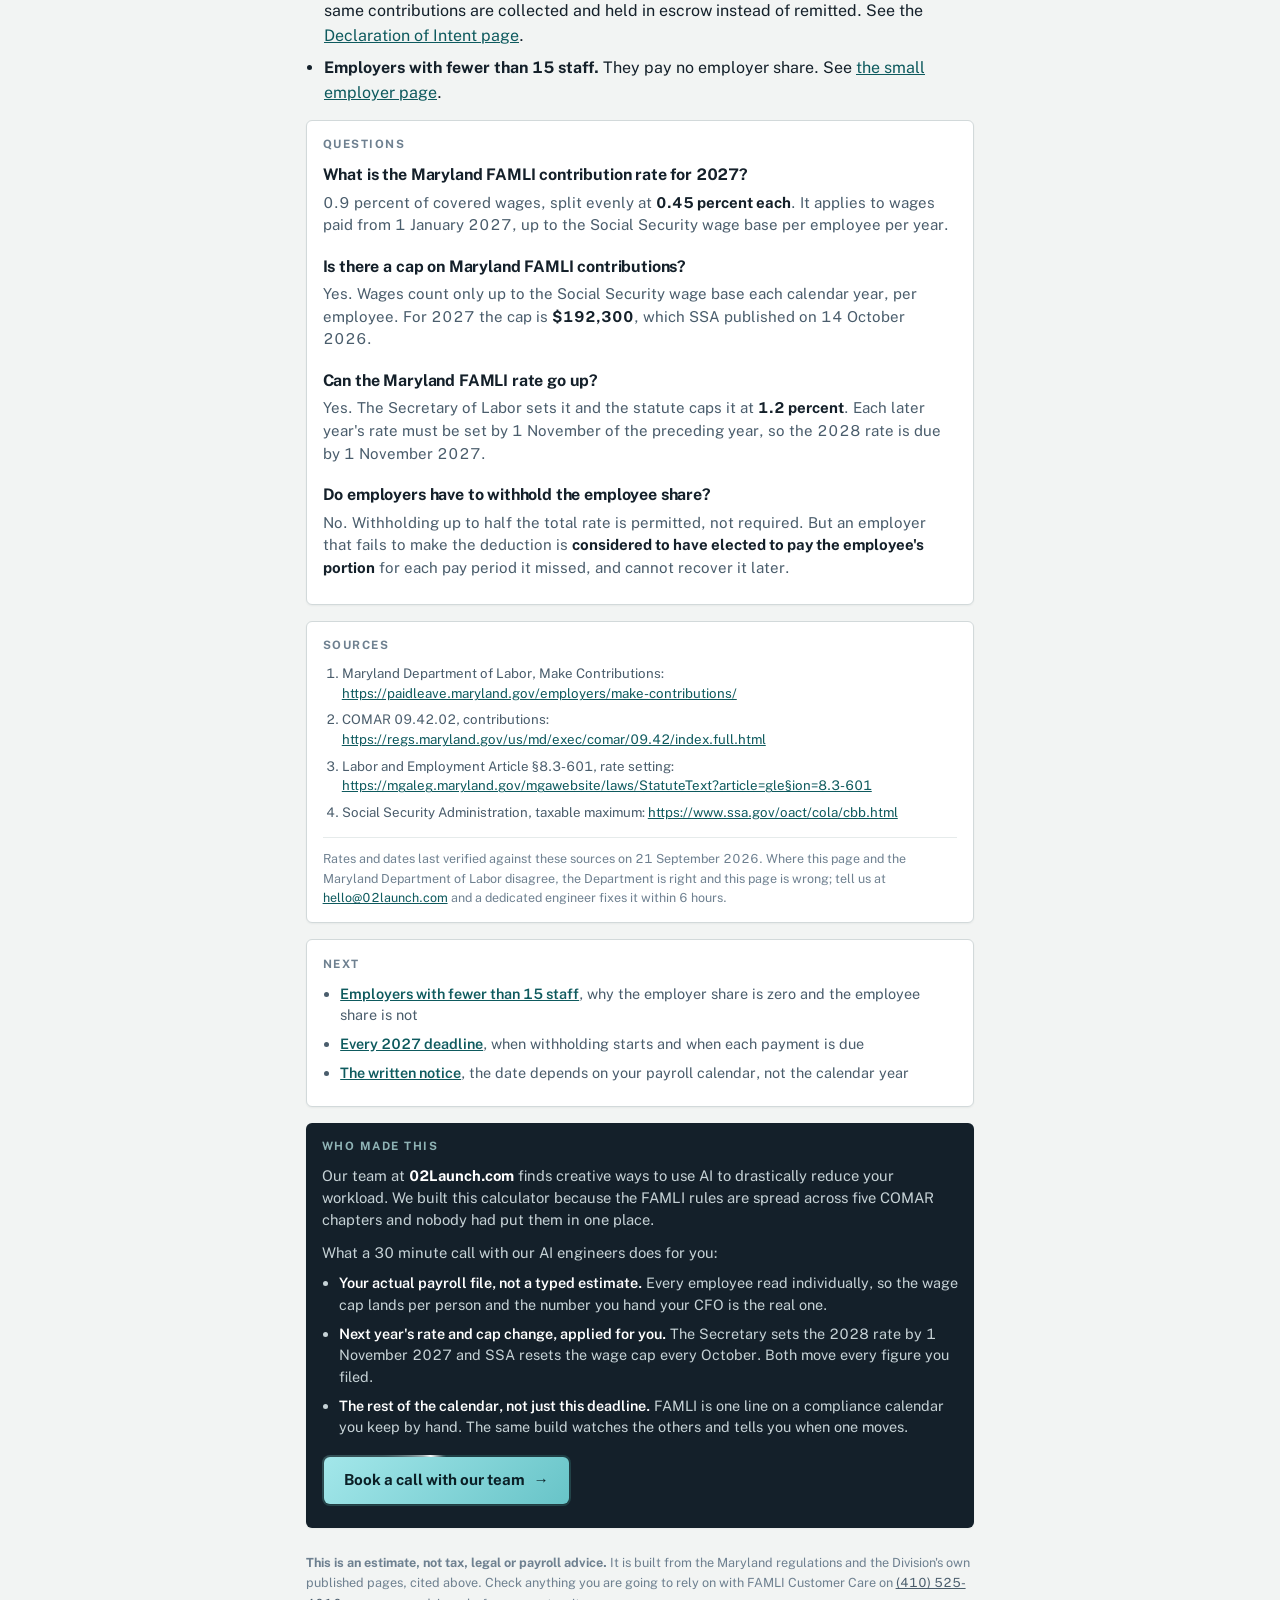
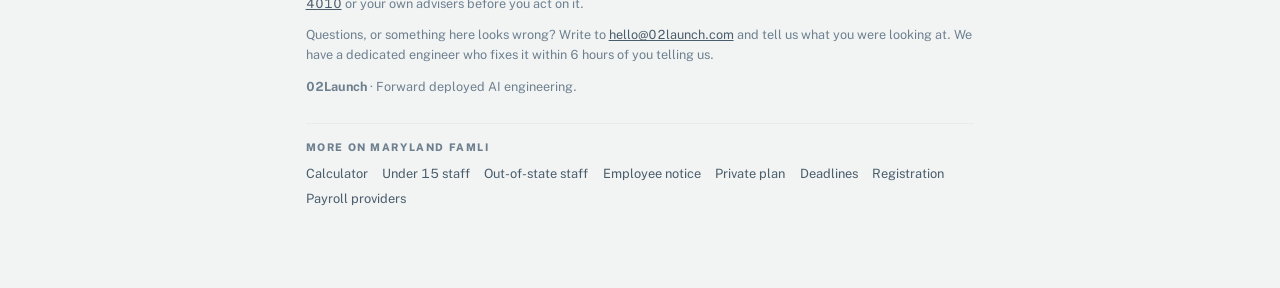
==== commit 1ebf52be: "FAMLI: 2027 Social Security wage cap $192,300, confirmed by SSA 14 Oct 2026; withholding is optional" ====
--- a/contribution-rate-2027.html
+++ b/contribution-rate-2027.html
@@ -28,7 +28,7 @@
 <meta name="twitter:title" content="Maryland FAMLI Contribution Rate 2027: 0.9%, the Split, the Wage Cap">
 <meta name="twitter:description" content="Maryland FAMLI 2027: 0.9% total, 0.45% each side, capped at the Social Security wage base. Two worked examples and the rule behind each figure.">
 <meta name="theme-color" content="#0E5A5E">
-<script type="application/ld+json">{"@context":"https://schema.org","@graph":[{"@type":"WebPage","@id":"https://www.famliclock.com/contribution-rate-2027","url":"https://www.famliclock.com/contribution-rate-2027","name":"Maryland FAMLI Contribution Rate 2027: 0.9%, the Split, the Wage Cap","description":"The Maryland FAMLI contribution rate for 2027 is 0.9% of wages up to the Social Security cap, split 0.45% employer and 0.45% employee. Worked examples, the wage cap rule, and who sets the rate.","inLanguage":"en-US","isPartOf":{"@type":"WebSite","name":"Maryland FAMLI Clock","url":"https://www.famliclock.com/"},"about":{"@type":"GovernmentService","name":"Maryland Family and Medical Leave Insurance (FAMLI)","provider":{"@type":"GovernmentOrganization","name":"Maryland Department of Labor, FAMLI Division","url":"https://paidleave.maryland.gov/"},"areaServed":{"@type":"State","name":"Maryland"}},"publisher":{"@type":"Organization","name":"02Launch","url":"https://02launch.com"},"dateModified":"2026-09-21"},{"@type":"BreadcrumbList","itemListElement":[{"@type":"ListItem","position":1,"name":"Maryland FAMLI Clock","item":"https://www.famliclock.com/"},{"@type":"ListItem","position":2,"name":"Contribution rate 2027","item":"https://www.famliclock.com/contribution-rate-2027"}]},{"@type":"FAQPage","mainEntity":[{"@type":"Question","name":"What is the Maryland FAMLI contribution rate for 2027?","acceptedAnswer":{"@type":"Answer","text":"0.9 percent of covered wages, split evenly between employer and employee at 0.45 percent each. It applies to wages paid from 1 January 2027, up to the Social Security wage base per employee per year."}},{"@type":"Question","name":"Is there a cap on Maryland FAMLI contributions?","acceptedAnswer":{"@type":"Answer","text":"Yes. Wages are subject to contributions only up to the Social Security wage base each calendar year, per employee. The 2026 figure is $184,500 and the Social Security Administration publishes the 2027 figure in October 2026."}},{"@type":"Question","name":"Can the Maryland FAMLI rate go up?","acceptedAnswer":{"@type":"Answer","text":"Yes. The Secretary of Labor sets the rate and the statute caps it at 1.2 percent of wages. The rate for each later year must be set by 1 November of the preceding year, so the 2028 rate is due by 1 November 2027."}},{"@type":"Question","name":"Do employers have to withhold the employee share?","acceptedAnswer":{"@type":"Answer","text":"No. Withholding up to 50 percent of the total rate is permitted, not required. But an employer that fails to make the deduction is considered to have elected to pay the employee's portion for each pay period it missed, and cannot recover it later."}}]}]}</script>
+<script type="application/ld+json">{"@context":"https://schema.org","@graph":[{"@type":"WebPage","@id":"https://www.famliclock.com/contribution-rate-2027","url":"https://www.famliclock.com/contribution-rate-2027","name":"Maryland FAMLI Contribution Rate 2027: 0.9%, the Split, the Wage Cap","description":"The Maryland FAMLI contribution rate for 2027 is 0.9% of wages up to the Social Security cap, split 0.45% employer and 0.45% employee. Worked examples, the wage cap rule, and who sets the rate.","inLanguage":"en-US","isPartOf":{"@type":"WebSite","name":"Maryland FAMLI Clock","url":"https://www.famliclock.com/"},"about":{"@type":"GovernmentService","name":"Maryland Family and Medical Leave Insurance (FAMLI)","provider":{"@type":"GovernmentOrganization","name":"Maryland Department of Labor, FAMLI Division","url":"https://paidleave.maryland.gov/"},"areaServed":{"@type":"State","name":"Maryland"}},"publisher":{"@type":"Organization","name":"02Launch","url":"https://02launch.com"},"dateModified":"2026-10-14"},{"@type":"BreadcrumbList","itemListElement":[{"@type":"ListItem","position":1,"name":"Maryland FAMLI Clock","item":"https://www.famliclock.com/"},{"@type":"ListItem","position":2,"name":"Contribution rate 2027","item":"https://www.famliclock.com/contribution-rate-2027"}]},{"@type":"FAQPage","mainEntity":[{"@type":"Question","name":"What is the Maryland FAMLI contribution rate for 2027?","acceptedAnswer":{"@type":"Answer","text":"0.9 percent of covered wages, split evenly between employer and employee at 0.45 percent each. It applies to wages paid from 1 January 2027, up to the Social Security wage base per employee per year."}},{"@type":"Question","name":"Is there a cap on Maryland FAMLI contributions?","acceptedAnswer":{"@type":"Answer","text":"Yes. Wages are subject to contributions only up to the Social Security wage base each calendar year, per employee. For 2027 the cap is $192,300, which the Social Security Administration published on 14 October 2026."}},{"@type":"Question","name":"Can the Maryland FAMLI rate go up?","acceptedAnswer":{"@type":"Answer","text":"Yes. The Secretary of Labor sets the rate and the statute caps it at 1.2 percent of wages. The rate for each later year must be set by 1 November of the preceding year, so the 2028 rate is due by 1 November 2027."}},{"@type":"Question","name":"Do employers have to withhold the employee share?","acceptedAnswer":{"@type":"Answer","text":"No. Withholding up to 50 percent of the total rate is permitted, not required. But an employer that fails to make the deduction is considered to have elected to pay the employee's portion for each pay period it missed, and cannot recover it later."}}]}]}</script>
 <link rel="preconnect" href="https://fonts.googleapis.com">
 <link rel="preconnect" href="https://fonts.gstatic.com" crossorigin>
 <link href="https://fonts.googleapis.com/css2?family=Fraunces:opsz,wght@9..144,400;9..144,600&family=Public+Sans:wght@400;500;600;700&display=swap" rel="stylesheet">
@@ -73,10 +73,8 @@
 Security wage base each calendar year</b>, per employee. <span class="src"><a href="https://regs.maryland.gov/us/md/exec/comar/09.42/index.full.html" target="_blank" rel="noopener">COMAR 09.42.02.04A</a></span> The cap is per person
 per year, not per employer, so an employee earning above it simply stops accruing
 contributions once their year-to-date Maryland wages cross the line.</p>
-<p>The Social Security taxable maximum for 2026 is <b>$184,500</b>. <span class="src"><a href="https://www.ssa.gov/faqs/en/questions/KA-02387.html" target="_blank" rel="noopener">SSA 2026 taxable maximum</a></span> The Social
-Security Administration publishes the 2027 figure in October 2026, and every number on this
-site changes the day it lands. Until then the calculator uses the 2026 cap as a stand-in and
-says so on the page.</p>
+<p>The Social Security taxable maximum for 2027 is <b>$192,300</b>. The Social Security
+Administration published it on 14 October 2026. <span class="src"><a href="https://www.ssa.gov/oact/cola/cbb.html" target="_blank" rel="noopener">SSA 2027 taxable maximum</a></span> Every figure on this site uses it.</p>
 <p>Independent contractors are not employees for this purpose and their payments are not
 subject to contributions.</p>
 
@@ -101,8 +99,8 @@
 payroll that is $1,200.00 every month it runs, and $14,400.00 across a full year.</p>
 
 <h2>Two worked examples</h2>
-<div class="wex"><h3>A 12-person employer, all staff in Maryland</h3><div class="tblwrap"><table class="tbl"><caption>What was entered</caption><tbody><tr><th>Employees working in Maryland</th><td class="num">12</td></tr><tr><th>Total employees under one EIN</th><td class="num">12</td></tr><tr><th>Annual Maryland payroll</th><td class="num">$780,000</td></tr><tr><th>Payroll frequency</th><td class="num">Every two weeks</td></tr></tbody></table></div><div class="tblwrap"><table class="tbl"><caption>What the calculator returns</caption><tbody><tr><th>Band</th><td class="num">Small employer, under 15</td></tr><tr><th>Rate applied</th><td class="num">0.45%</td></tr><tr><th>Employer share, full year 2027</th><td class="num">$0.00</td></tr><tr><th>Employee share, full year 2027</th><td class="num">$3,510.00</td></tr><tr class="total"><th>Total, full year 2027</th><td class="num">$3,510.00</td></tr><tr><th>Per pay period, total</th><td class="num">$135.00</td></tr><tr><th>First payment, Q1 wages, due 30 April 2027</th><td class="num">$877.50</td></tr></tbody></table></div><p class="basis">Computed by famliclock.com from the published 2027 rate of 0.9 percent and the 2026 Social Security taxable maximum of $184,500, on 21 September 2026. Wages are assumed to be spread evenly across the headcount, which produces the largest figure the employer could owe. These are estimates, not a filing.</p></div>
-<div class="wex"><h3>A 40-person employer, all staff in Maryland</h3><div class="tblwrap"><table class="tbl"><caption>What was entered</caption><tbody><tr><th>Employees working in Maryland</th><td class="num">40</td></tr><tr><th>Total employees under one EIN</th><td class="num">40</td></tr><tr><th>Annual Maryland payroll</th><td class="num">$3,200,000</td></tr><tr><th>Payroll frequency</th><td class="num">Monthly</td></tr></tbody></table></div><div class="tblwrap"><table class="tbl"><caption>What the calculator returns</caption><tbody><tr><th>Band</th><td class="num">Standard, 15 or more</td></tr><tr><th>Rate applied</th><td class="num">0.90%</td></tr><tr><th>Employer share, full year 2027</th><td class="num">$14,400.00</td></tr><tr><th>Employee share, full year 2027</th><td class="num">$14,400.00</td></tr><tr class="total"><th>Total, full year 2027</th><td class="num">$28,800.00</td></tr><tr><th>Per pay period, total</th><td class="num">$2,400.00</td></tr><tr><th>Cost of absorbing the employee half instead</th><td class="num">$14,400.00 more a year</td></tr><tr><th>First payment, Q1 wages, due 30 April 2027</th><td class="num">$7,200.00</td></tr></tbody></table></div><p class="basis">Computed by famliclock.com from the published 2027 rate of 0.9 percent and the 2026 Social Security taxable maximum of $184,500, on 21 September 2026. Wages are assumed to be spread evenly across the headcount, which produces the largest figure the employer could owe. These are estimates, not a filing.</p></div>
+<div class="wex"><h3>A 12-person employer, all staff in Maryland</h3><div class="tblwrap"><table class="tbl"><caption>What was entered</caption><tbody><tr><th>Employees working in Maryland</th><td class="num">12</td></tr><tr><th>Total employees under one EIN</th><td class="num">12</td></tr><tr><th>Annual Maryland payroll</th><td class="num">$780,000</td></tr><tr><th>Payroll frequency</th><td class="num">Every two weeks</td></tr></tbody></table></div><div class="tblwrap"><table class="tbl"><caption>What the calculator returns</caption><tbody><tr><th>Band</th><td class="num">Small employer, under 15</td></tr><tr><th>Rate applied</th><td class="num">0.45%</td></tr><tr><th>Employer share, full year 2027</th><td class="num">$0.00</td></tr><tr><th>Employee share, full year 2027, from pay or paid by you</th><td class="num">$3,510.00</td></tr><tr class="total"><th>Total, full year 2027</th><td class="num">$3,510.00</td></tr><tr><th>Per pay period, total</th><td class="num">$135.00</td></tr><tr><th>First payment, Q1 wages, due 30 April 2027</th><td class="num">$877.50</td></tr></tbody></table></div><p class="basis">Computed by famliclock.com from the published 2027 rate of 0.9 percent and the 2027 Social Security taxable maximum of $192,300, on 21 September 2026. Wages are assumed to be spread evenly across the headcount, which produces the largest figure the employer could owe. These are estimates, not a filing.</p></div>
+<div class="wex"><h3>A 40-person employer, all staff in Maryland</h3><div class="tblwrap"><table class="tbl"><caption>What was entered</caption><tbody><tr><th>Employees working in Maryland</th><td class="num">40</td></tr><tr><th>Total employees under one EIN</th><td class="num">40</td></tr><tr><th>Annual Maryland payroll</th><td class="num">$3,200,000</td></tr><tr><th>Payroll frequency</th><td class="num">Monthly</td></tr></tbody></table></div><div class="tblwrap"><table class="tbl"><caption>What the calculator returns</caption><tbody><tr><th>Band</th><td class="num">Standard, 15 or more</td></tr><tr><th>Rate applied</th><td class="num">0.90%</td></tr><tr><th>Employer share, full year 2027</th><td class="num">$14,400.00</td></tr><tr><th>Employee share, full year 2027, from pay or paid by you</th><td class="num">$14,400.00</td></tr><tr class="total"><th>Total, full year 2027</th><td class="num">$28,800.00</td></tr><tr><th>Per pay period, total</th><td class="num">$2,400.00</td></tr><tr><th>Cost of absorbing the employee half instead</th><td class="num">$14,400.00 more a year</td></tr><tr><th>First payment, Q1 wages, due 30 April 2027</th><td class="num">$7,200.00</td></tr></tbody></table></div><p class="basis">Computed by famliclock.com from the published 2027 rate of 0.9 percent and the 2027 Social Security taxable maximum of $192,300, on 21 September 2026. Wages are assumed to be spread evenly across the headcount, which produces the largest figure the employer could owe. These are estimates, not a filing.</p></div>
 
 <h2>What this rate does not cover</h2>
 <ul>
@@ -117,13 +115,13 @@
 
 </div>
 
-<div class="card faq"><h2>Questions</h2><h3>What is the Maryland FAMLI contribution rate for 2027?</h3><p>0.9 percent of covered wages, split evenly at <b>0.45 percent each</b>. It applies to wages paid from 1 January 2027, up to the Social Security wage base per employee per year.</p><h3>Is there a cap on Maryland FAMLI contributions?</h3><p>Yes. Wages count only up to the Social Security wage base each calendar year, per employee. The 2026 figure is <b>$184,500</b>; SSA publishes the 2027 figure in October 2026.</p><h3>Can the Maryland FAMLI rate go up?</h3><p>Yes. The Secretary of Labor sets it and the statute caps it at <b>1.2 percent</b>. Each later year's rate must be set by 1 November of the preceding year, so the 2028 rate is due by 1 November 2027.</p><h3>Do employers have to withhold the employee share?</h3><p>No. Withholding up to half the total rate is permitted, not required. But an employer that fails to make the deduction is <b>considered to have elected to pay the employee's portion</b> for each pay period it missed, and cannot recover it later.</p></div>
+<div class="card faq"><h2>Questions</h2><h3>What is the Maryland FAMLI contribution rate for 2027?</h3><p>0.9 percent of covered wages, split evenly at <b>0.45 percent each</b>. It applies to wages paid from 1 January 2027, up to the Social Security wage base per employee per year.</p><h3>Is there a cap on Maryland FAMLI contributions?</h3><p>Yes. Wages count only up to the Social Security wage base each calendar year, per employee. For 2027 the cap is <b>$192,300</b>, which SSA published on 14 October 2026.</p><h3>Can the Maryland FAMLI rate go up?</h3><p>Yes. The Secretary of Labor sets it and the statute caps it at <b>1.2 percent</b>. Each later year's rate must be set by 1 November of the preceding year, so the 2028 rate is due by 1 November 2027.</p><h3>Do employers have to withhold the employee share?</h3><p>No. Withholding up to half the total rate is permitted, not required. But an employer that fails to make the deduction is <b>considered to have elected to pay the employee's portion</b> for each pay period it missed, and cannot recover it later.</p></div>
 
-<div class="card sources"><h2>Sources</h2><ol><li>Maryland Department of Labor, Make Contributions: <a href="https://paidleave.maryland.gov/employers/make-contributions/" target="_blank" rel="noopener">https://paidleave.maryland.gov/employers/make-contributions/</a></li><li>COMAR 09.42.02, contributions: <a href="https://regs.maryland.gov/us/md/exec/comar/09.42/index.full.html" target="_blank" rel="noopener">https://regs.maryland.gov/us/md/exec/comar/09.42/index.full.html</a></li><li>Labor and Employment Article &sect;8.3-601, rate setting: <a href="https://mgaleg.maryland.gov/mgawebsite/laws/StatuteText?article=gle&section=8.3-601" target="_blank" rel="noopener">https://mgaleg.maryland.gov/mgawebsite/laws/StatuteText?article=gle&section=8.3-601</a></li><li>Social Security Administration, taxable maximum: <a href="https://www.ssa.gov/faqs/en/questions/KA-02387.html" target="_blank" rel="noopener">https://www.ssa.gov/faqs/en/questions/KA-02387.html</a></li></ol><p class="verified">Rates and dates last verified against these sources on 21 September 2026. Where this page and the Maryland Department of Labor disagree, the Department is right and this page is wrong; tell us at <a href="mailto:hello@02launch.com?subject=FAMLI%20Clock%3A%20this%20looks%20wrong">hello@02launch.com</a> and a dedicated engineer fixes it within 6 hours.</p></div>
+<div class="card sources"><h2>Sources</h2><ol><li>Maryland Department of Labor, Make Contributions: <a href="https://paidleave.maryland.gov/employers/make-contributions/" target="_blank" rel="noopener">https://paidleave.maryland.gov/employers/make-contributions/</a></li><li>COMAR 09.42.02, contributions: <a href="https://regs.maryland.gov/us/md/exec/comar/09.42/index.full.html" target="_blank" rel="noopener">https://regs.maryland.gov/us/md/exec/comar/09.42/index.full.html</a></li><li>Labor and Employment Article &sect;8.3-601, rate setting: <a href="https://mgaleg.maryland.gov/mgawebsite/laws/StatuteText?article=gle&section=8.3-601" target="_blank" rel="noopener">https://mgaleg.maryland.gov/mgawebsite/laws/StatuteText?article=gle&section=8.3-601</a></li><li>Social Security Administration, taxable maximum: <a href="https://www.ssa.gov/oact/cola/cbb.html" target="_blank" rel="noopener">https://www.ssa.gov/oact/cola/cbb.html</a></li></ol><p class="verified">Rates and dates last verified against these sources on 21 September 2026. Where this page and the Maryland Department of Labor disagree, the Department is right and this page is wrong; tell us at <a href="mailto:hello@02launch.com?subject=FAMLI%20Clock%3A%20this%20looks%20wrong">hello@02launch.com</a> and a dedicated engineer fixes it within 6 hours.</p></div>
 
 <div class="card related"><h2>Next</h2><ul><li><a href="/small-employer">Employers with fewer than 15 staff</a>, why the employer share is zero and the employee share is not</li><li><a href="/deadlines-2027">Every 2027 deadline</a>, when withholding starts and when each payment is due</li><li><a href="/employee-notice">The written notice</a>, the date depends on your payroll calendar, not the calendar year</li></ul></div>
 
-<div class="card cta"><h2>Who made this</h2><p>Our team at <b style="color:#fff">02Launch.com</b> finds creative ways to use AI to drastically reduce your workload. We built this calculator because the FAMLI rules are spread across five COMAR chapters and nobody had put them in one place.</p><p style="margin-bottom:.5rem">What a 30 minute call with our AI engineers does for you:</p><ul><li><b>Your actual payroll file, not a typed estimate.</b> Every employee read individually, so the wage cap lands per person and the number you hand your CFO is the real one.</li><li><b>The October rate and cap change, applied for you.</b> SSA publishes the 2027 cap in October and the Secretary sets the 2028 rate by 1 November 2027. Both move every figure you filed.</li><li><b>The rest of the calendar, not just this deadline.</b> FAMLI is one line on a compliance calendar you keep by hand. The same build watches the others and tells you when one moves.</li></ul><p style="margin-bottom:0"><span class="bookwrap"><a class="book" href="https://calendly.com/ahmed-asif1/30min" target="_blank" rel="noopener">Book a call with our team <span class="arr" aria-hidden="true">&rarr;</span></a></span></p></div>
+<div class="card cta"><h2>Who made this</h2><p>Our team at <b style="color:#fff">02Launch.com</b> finds creative ways to use AI to drastically reduce your workload. We built this calculator because the FAMLI rules are spread across five COMAR chapters and nobody had put them in one place.</p><p style="margin-bottom:.5rem">What a 30 minute call with our AI engineers does for you:</p><ul><li><b>Your actual payroll file, not a typed estimate.</b> Every employee read individually, so the wage cap lands per person and the number you hand your CFO is the real one.</li><li><b>Next year's rate and cap change, applied for you.</b> The Secretary sets the 2028 rate by 1 November 2027 and SSA resets the wage cap every October. Both move every figure you filed.</li><li><b>The rest of the calendar, not just this deadline.</b> FAMLI is one line on a compliance calendar you keep by hand. The same build watches the others and tells you when one moves.</li></ul><p style="margin-bottom:0"><span class="bookwrap"><a class="book" href="https://calendly.com/ahmed-asif1/30min" target="_blank" rel="noopener">Book a call with our team <span class="arr" aria-hidden="true">&rarr;</span></a></span></p></div>
 
 <footer class="foot"><p><b>This is an estimate, not tax, legal or payroll advice.</b> It is built from the Maryland regulations and the Division's own published pages, cited above. Check anything you are going to rely on with FAMLI Customer Care on <a href="tel:+14105254010">(410) 525-4010</a> or your own advisers before you act on it.</p><p>Questions, or something here looks wrong? Write to <!--email_off--><a href="mailto:hello@02launch.com?subject=FAMLI%20Clock%3A%20this%20looks%20wrong">hello@02launch.com</a><!--/email_off--> and tell us what you were looking at. We have a dedicated engineer who fixes it within 6 hours of you telling us.</p><p style="margin-bottom:0"><b>02Launch</b> &middot; Forward deployed AI engineering.</p></footer>
 
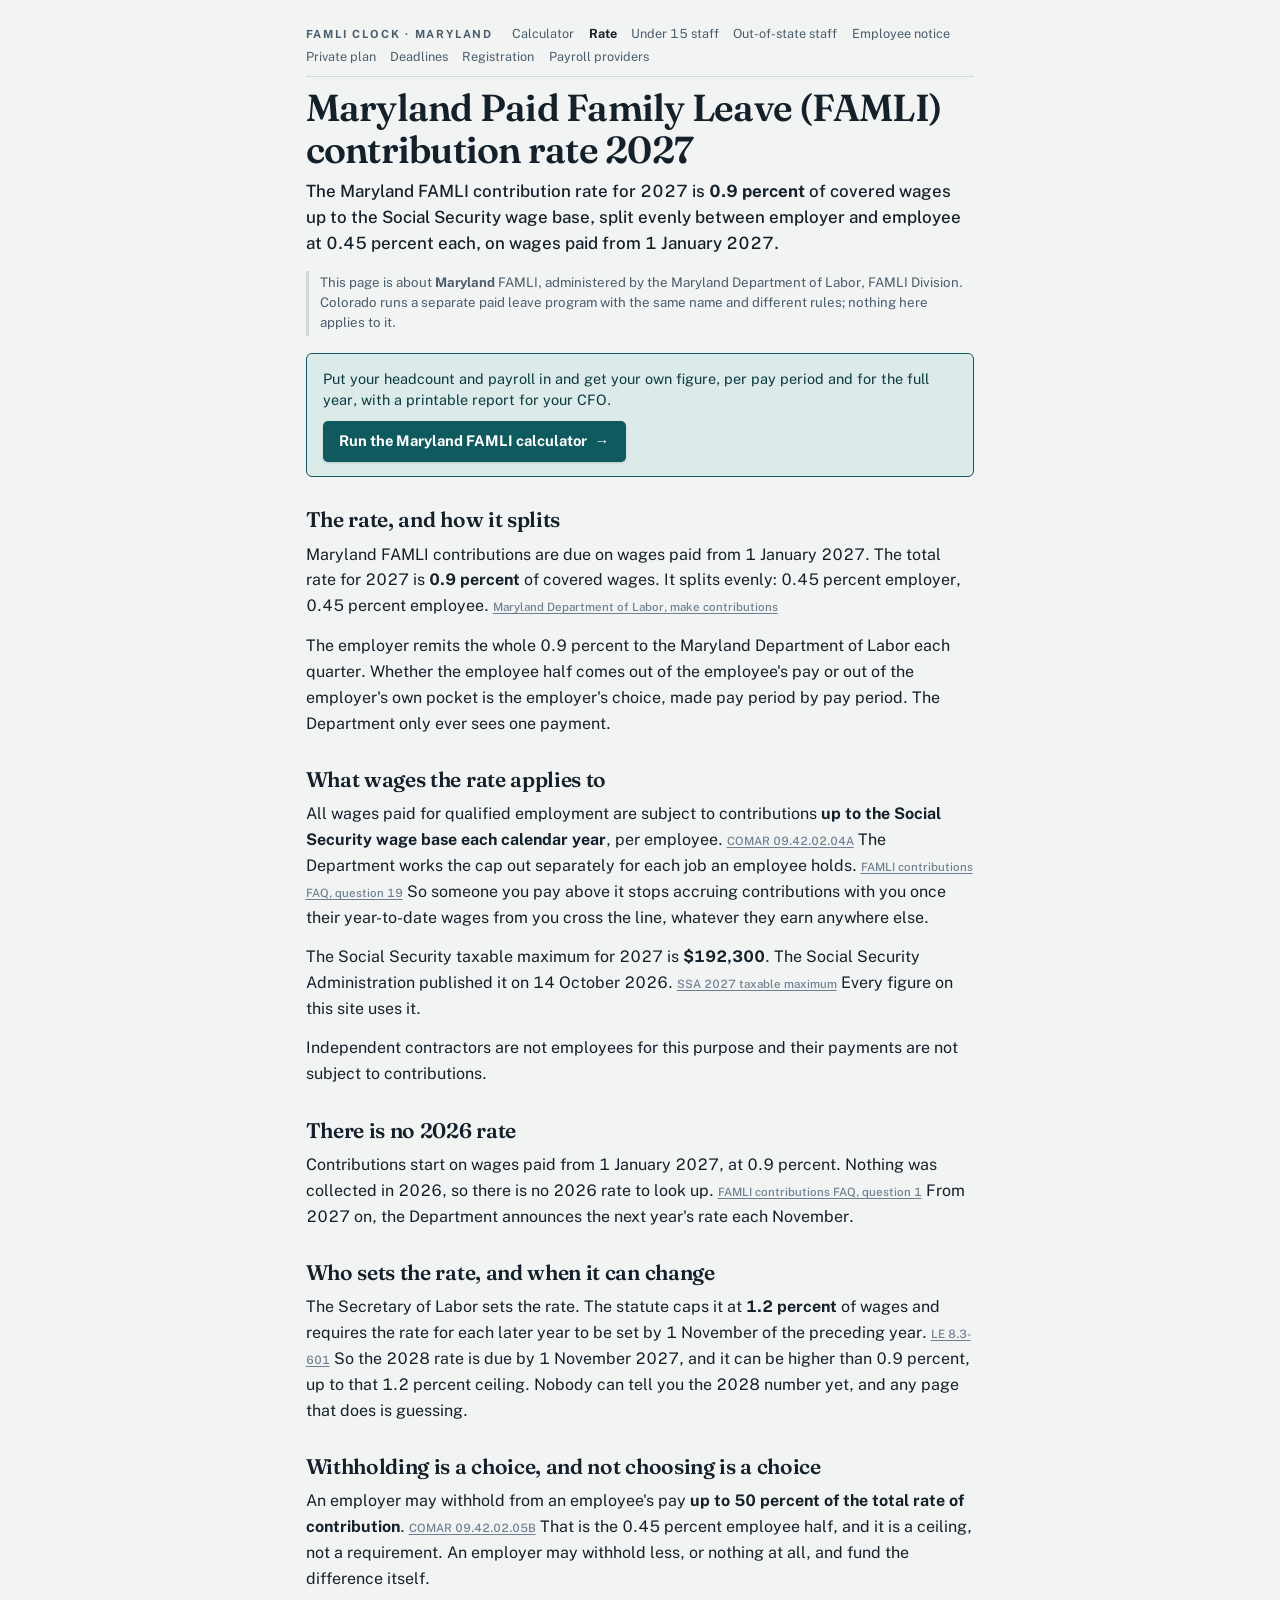
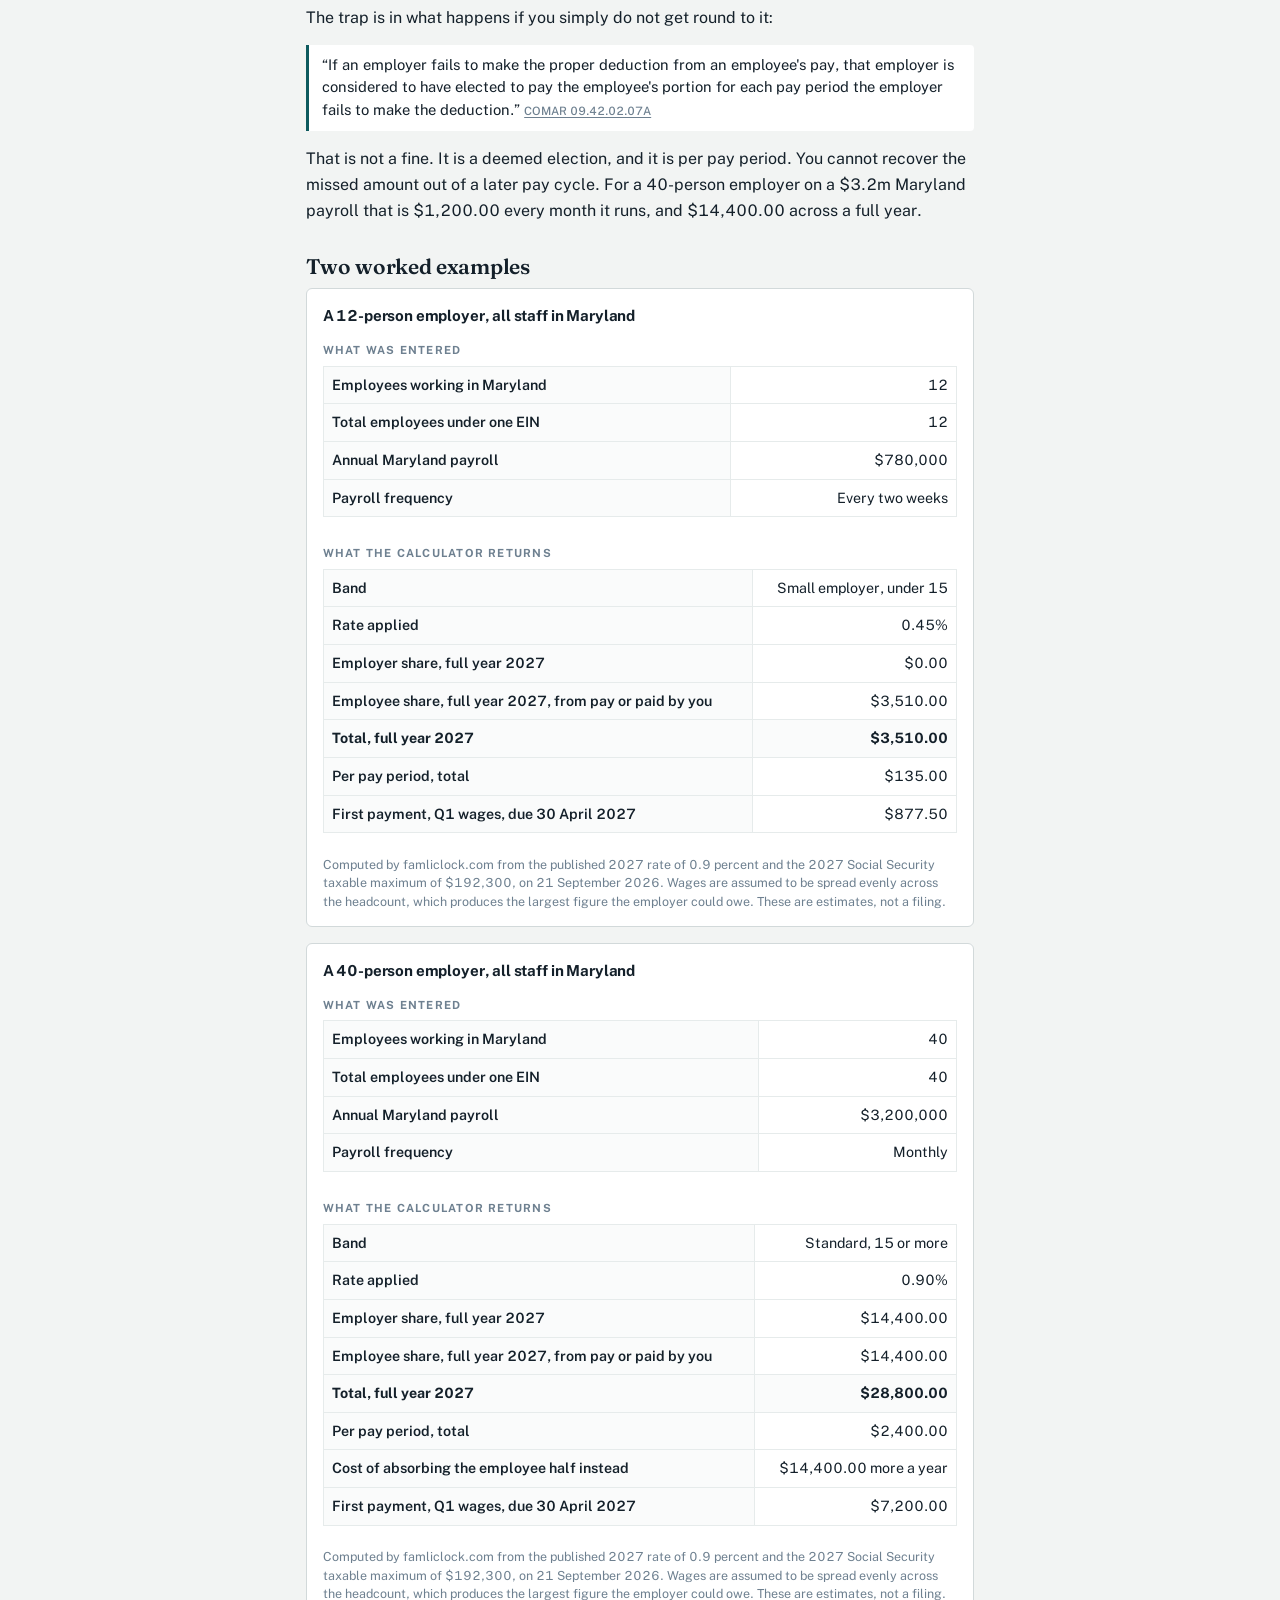
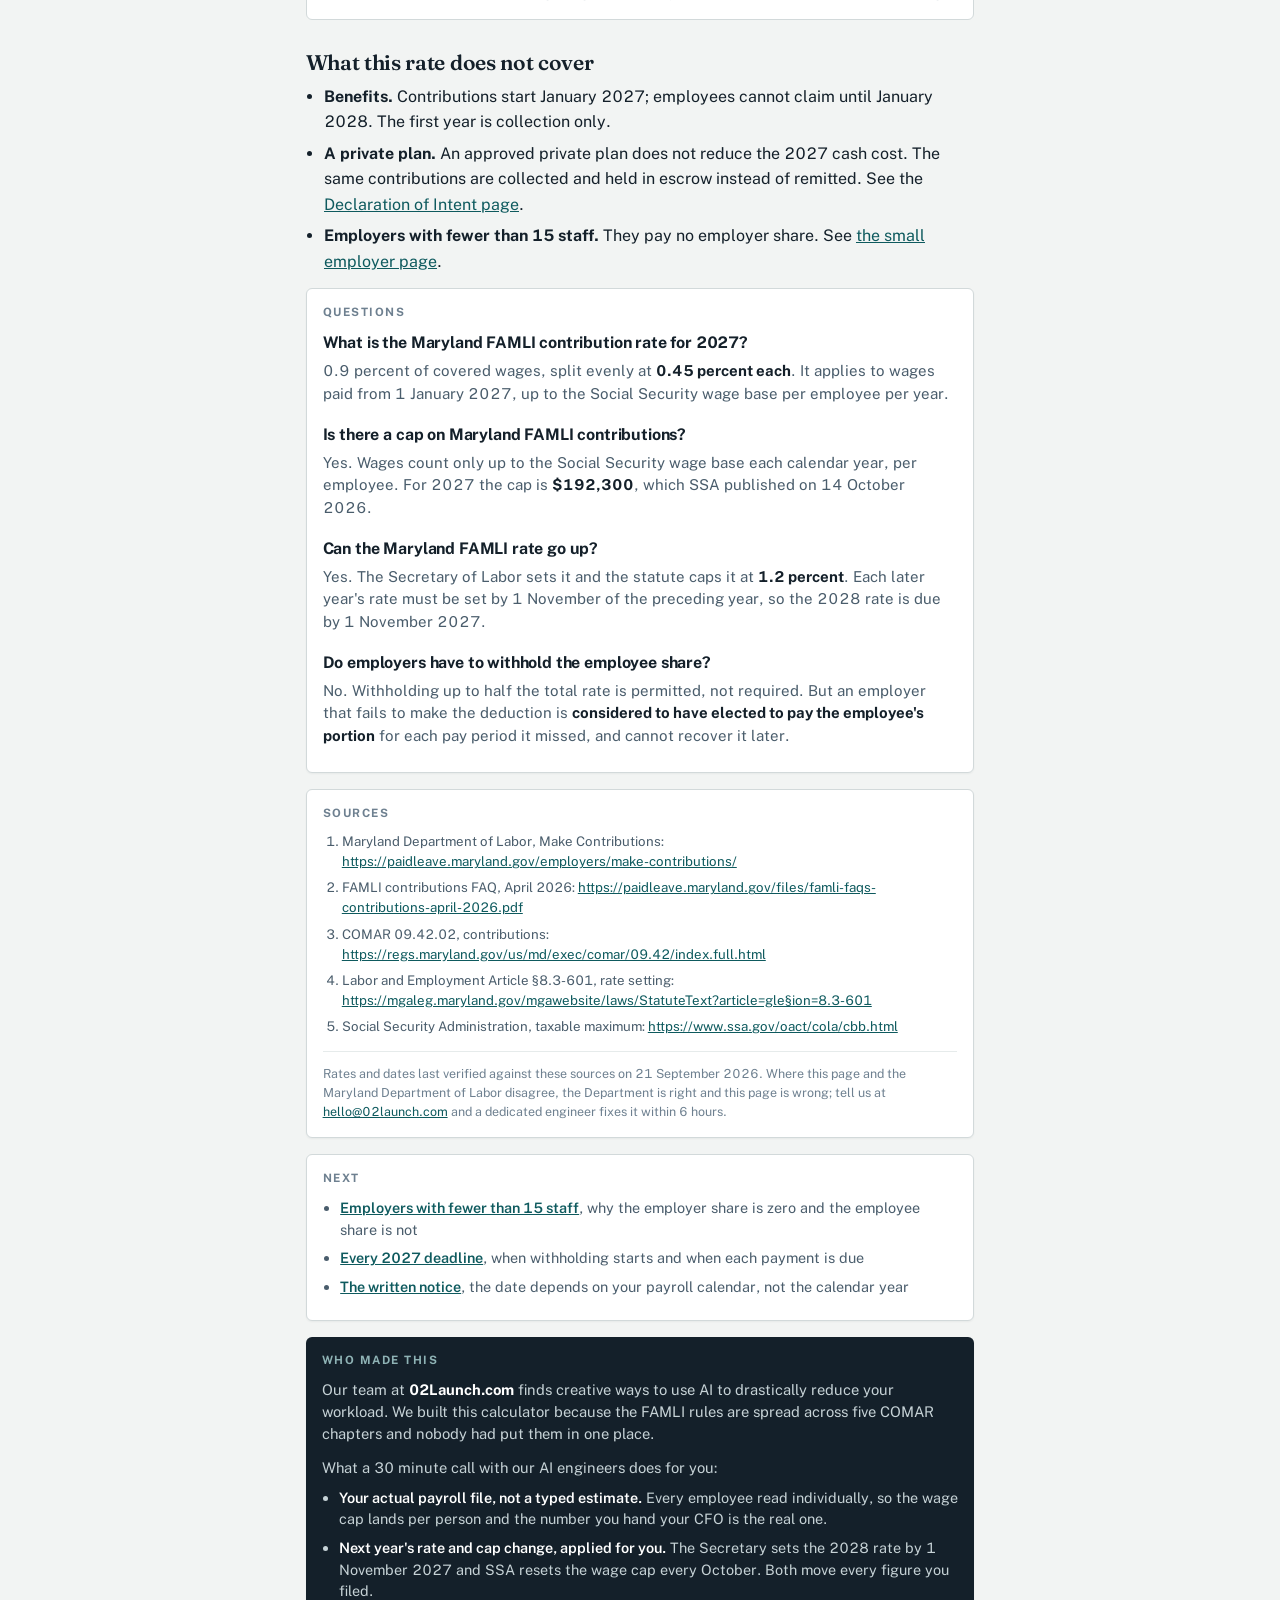
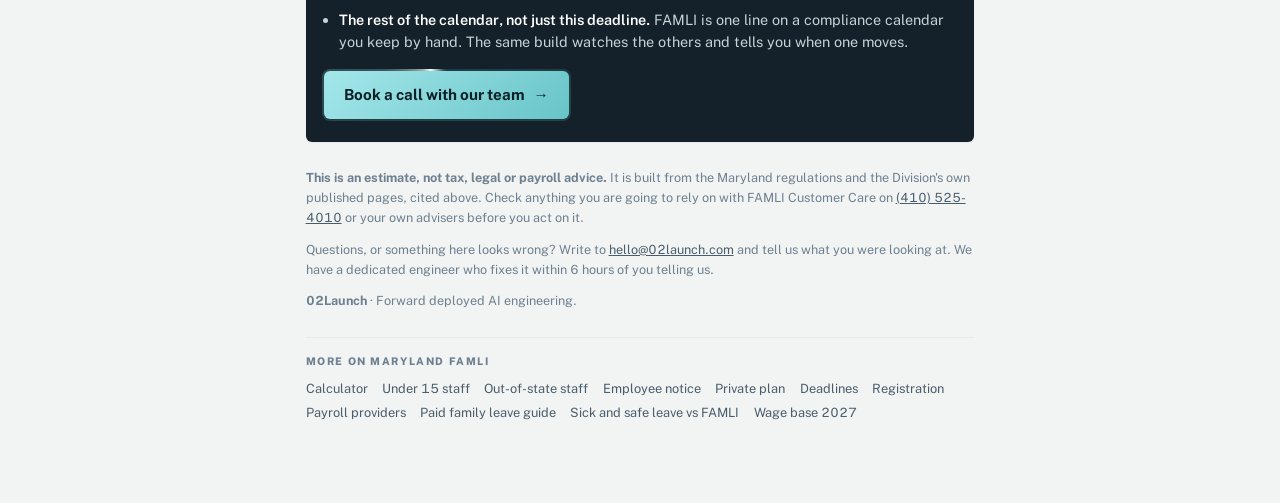
==== commit 370ec08a: "FAMLI SEO batch: paid family leave hub, sick and safe leave vs FAMLI, 2027 wage base page; rate page" ====
--- a/contribution-rate-2027.html
+++ b/contribution-rate-2027.html
@@ -3,8 +3,8 @@
 <head>
 <meta charset="utf-8">
 <meta name="viewport" content="width=device-width, initial-scale=1">
-<title>Maryland FAMLI Contribution Rate 2027: 0.9%, the Split, the Wage Cap</title>
-<meta name="description" content="The Maryland FAMLI contribution rate for 2027 is 0.9% of wages up to the Social Security cap, split 0.45% employer and 0.45% employee. Worked examples, the wage cap rule, and who sets the rate.">
+<title>Maryland Paid Family Leave (FAMLI) Contribution Rate 2027</title>
+<meta name="description" content="Maryland paid family leave (FAMLI) contribution rate 2027: 0.9% of wages up to the Social Security cap, 0.45% each side. No 2026 rate. Worked examples.">
 <meta name="robots" content="index,follow,max-snippet:-1,max-image-preview:large">
 <link rel="canonical" href="https://www.famliclock.com/contribution-rate-2027">
 <meta name="author" content="02Launch">
@@ -21,14 +21,14 @@
 <meta property="og:type" content="article">
 <meta property="og:site_name" content="FAMLI Clock">
 <meta property="og:url" content="https://www.famliclock.com/contribution-rate-2027">
-<meta property="og:title" content="Maryland FAMLI Contribution Rate 2027: 0.9%, the Split, the Wage Cap">
-<meta property="og:description" content="Maryland FAMLI 2027: 0.9% total, 0.45% each side, capped at the Social Security wage base. Two worked examples and the rule behind each figure.">
+<meta property="og:title" content="Maryland Paid Family Leave (FAMLI) Contribution Rate 2027">
+<meta property="og:description" content="Maryland paid family leave (FAMLI) for 2027: 0.9% total, 0.45% each side, capped at the Social Security wage base. There is no 2026 rate.">
 <meta property="og:locale" content="en_US">
 <meta name="twitter:card" content="summary">
-<meta name="twitter:title" content="Maryland FAMLI Contribution Rate 2027: 0.9%, the Split, the Wage Cap">
-<meta name="twitter:description" content="Maryland FAMLI 2027: 0.9% total, 0.45% each side, capped at the Social Security wage base. Two worked examples and the rule behind each figure.">
+<meta name="twitter:title" content="Maryland Paid Family Leave (FAMLI) Contribution Rate 2027">
+<meta name="twitter:description" content="Maryland paid family leave (FAMLI) for 2027: 0.9% total, 0.45% each side, capped at the Social Security wage base. There is no 2026 rate.">
 <meta name="theme-color" content="#0E5A5E">
-<script type="application/ld+json">{"@context":"https://schema.org","@graph":[{"@type":"WebPage","@id":"https://www.famliclock.com/contribution-rate-2027","url":"https://www.famliclock.com/contribution-rate-2027","name":"Maryland FAMLI Contribution Rate 2027: 0.9%, the Split, the Wage Cap","description":"The Maryland FAMLI contribution rate for 2027 is 0.9% of wages up to the Social Security cap, split 0.45% employer and 0.45% employee. Worked examples, the wage cap rule, and who sets the rate.","inLanguage":"en-US","isPartOf":{"@type":"WebSite","name":"Maryland FAMLI Clock","url":"https://www.famliclock.com/"},"about":{"@type":"GovernmentService","name":"Maryland Family and Medical Leave Insurance (FAMLI)","provider":{"@type":"GovernmentOrganization","name":"Maryland Department of Labor, FAMLI Division","url":"https://paidleave.maryland.gov/"},"areaServed":{"@type":"State","name":"Maryland"}},"publisher":{"@type":"Organization","name":"02Launch","url":"https://02launch.com"},"dateModified":"2026-10-14"},{"@type":"BreadcrumbList","itemListElement":[{"@type":"ListItem","position":1,"name":"Maryland FAMLI Clock","item":"https://www.famliclock.com/"},{"@type":"ListItem","position":2,"name":"Contribution rate 2027","item":"https://www.famliclock.com/contribution-rate-2027"}]},{"@type":"FAQPage","mainEntity":[{"@type":"Question","name":"What is the Maryland FAMLI contribution rate for 2027?","acceptedAnswer":{"@type":"Answer","text":"0.9 percent of covered wages, split evenly between employer and employee at 0.45 percent each. It applies to wages paid from 1 January 2027, up to the Social Security wage base per employee per year."}},{"@type":"Question","name":"Is there a cap on Maryland FAMLI contributions?","acceptedAnswer":{"@type":"Answer","text":"Yes. Wages are subject to contributions only up to the Social Security wage base each calendar year, per employee. For 2027 the cap is $192,300, which the Social Security Administration published on 14 October 2026."}},{"@type":"Question","name":"Can the Maryland FAMLI rate go up?","acceptedAnswer":{"@type":"Answer","text":"Yes. The Secretary of Labor sets the rate and the statute caps it at 1.2 percent of wages. The rate for each later year must be set by 1 November of the preceding year, so the 2028 rate is due by 1 November 2027."}},{"@type":"Question","name":"Do employers have to withhold the employee share?","acceptedAnswer":{"@type":"Answer","text":"No. Withholding up to 50 percent of the total rate is permitted, not required. But an employer that fails to make the deduction is considered to have elected to pay the employee's portion for each pay period it missed, and cannot recover it later."}}]}]}</script>
+<script type="application/ld+json">{"@context":"https://schema.org","@graph":[{"@type":"WebPage","@id":"https://www.famliclock.com/contribution-rate-2027","url":"https://www.famliclock.com/contribution-rate-2027","name":"Maryland Paid Family Leave (FAMLI) Contribution Rate 2027","description":"Maryland paid family leave (FAMLI) contribution rate 2027: 0.9% of wages up to the Social Security cap, 0.45% each side. No 2026 rate. Worked examples.","inLanguage":"en-US","isPartOf":{"@type":"WebSite","name":"Maryland FAMLI Clock","url":"https://www.famliclock.com/"},"about":{"@type":"GovernmentService","name":"Maryland Family and Medical Leave Insurance (FAMLI)","provider":{"@type":"GovernmentOrganization","name":"Maryland Department of Labor, FAMLI Division","url":"https://paidleave.maryland.gov/"},"areaServed":{"@type":"State","name":"Maryland"}},"publisher":{"@type":"Organization","name":"02Launch","url":"https://02launch.com"},"dateModified":"2026-10-31"},{"@type":"BreadcrumbList","itemListElement":[{"@type":"ListItem","position":1,"name":"Maryland FAMLI Clock","item":"https://www.famliclock.com/"},{"@type":"ListItem","position":2,"name":"Contribution rate 2027","item":"https://www.famliclock.com/contribution-rate-2027"}]},{"@type":"FAQPage","mainEntity":[{"@type":"Question","name":"What is the Maryland FAMLI contribution rate for 2027?","acceptedAnswer":{"@type":"Answer","text":"0.9 percent of covered wages, split evenly between employer and employee at 0.45 percent each. It applies to wages paid from 1 January 2027, up to the Social Security wage base per employee per year."}},{"@type":"Question","name":"Is there a cap on Maryland FAMLI contributions?","acceptedAnswer":{"@type":"Answer","text":"Yes. Wages are subject to contributions only up to the Social Security wage base each calendar year, per employee. For 2027 the cap is $192,300, which the Social Security Administration published on 14 October 2026."}},{"@type":"Question","name":"Can the Maryland FAMLI rate go up?","acceptedAnswer":{"@type":"Answer","text":"Yes. The Secretary of Labor sets the rate and the statute caps it at 1.2 percent of wages. The rate for each later year must be set by 1 November of the preceding year, so the 2028 rate is due by 1 November 2027."}},{"@type":"Question","name":"Do employers have to withhold the employee share?","acceptedAnswer":{"@type":"Answer","text":"No. Withholding up to 50 percent of the total rate is permitted, not required. But an employer that fails to make the deduction is considered to have elected to pay the employee's portion for each pay period it missed, and cannot recover it later."}}]}]}</script>
 <link rel="preconnect" href="https://fonts.googleapis.com">
 <link rel="preconnect" href="https://fonts.gstatic.com" crossorigin>
 <link href="https://fonts.googleapis.com/css2?family=Fraunces:opsz,wght@9..144,400;9..144,600&family=Public+Sans:wght@400;500;600;700&display=swap" rel="stylesheet">
@@ -51,7 +51,7 @@
 </nav>
 </header>
 
-<h1>Maryland FAMLI contribution rate for 2027</h1>
+<h1>Maryland Paid Family Leave (FAMLI) contribution rate 2027</h1>
 <p class="lede">The Maryland FAMLI contribution rate for 2027 is <b>0.9 percent</b> of covered wages up to the Social Security wage base, split evenly between employer and employee at 0.45 percent each, on wages paid from 1 January 2027.</p>
 <p class="disambig">This page is about <b>Maryland</b> FAMLI, administered by the Maryland Department of Labor, FAMLI Division. Colorado runs a separate paid leave program with the same name and different rules; nothing here applies to it.</p>
 
@@ -70,13 +70,19 @@
 
 <h2>What wages the rate applies to</h2>
 <p>All wages paid for qualified employment are subject to contributions <b>up to the Social
-Security wage base each calendar year</b>, per employee. <span class="src"><a href="https://regs.maryland.gov/us/md/exec/comar/09.42/index.full.html" target="_blank" rel="noopener">COMAR 09.42.02.04A</a></span> The cap is per person
-per year, not per employer, so an employee earning above it simply stops accruing
-contributions once their year-to-date Maryland wages cross the line.</p>
+Security wage base each calendar year</b>, per employee. <span class="src"><a href="https://regs.maryland.gov/us/md/exec/comar/09.42/index.full.html" target="_blank" rel="noopener">COMAR 09.42.02.04A</a></span> The Department works the
+cap out separately for each job an employee holds. <span class="src"><a href="https://paidleave.maryland.gov/files/famli-faqs-contributions-april-2026.pdf" target="_blank" rel="noopener">FAMLI contributions FAQ, question 19</a></span> So someone you pay above it stops
+accruing contributions with you once their year-to-date wages from you cross the line, whatever
+they earn anywhere else.</p>
 <p>The Social Security taxable maximum for 2027 is <b>$192,300</b>. The Social Security
 Administration published it on 14 October 2026. <span class="src"><a href="https://www.ssa.gov/oact/cola/cbb.html" target="_blank" rel="noopener">SSA 2027 taxable maximum</a></span> Every figure on this site uses it.</p>
 <p>Independent contractors are not employees for this purpose and their payments are not
 subject to contributions.</p>
+
+<h2>There is no 2026 rate</h2>
+<p>Contributions start on wages paid from 1 January 2027, at 0.9 percent. Nothing was collected
+in 2026, so there is no 2026 rate to look up. <span class="src"><a href="https://paidleave.maryland.gov/files/famli-faqs-contributions-april-2026.pdf" target="_blank" rel="noopener">FAMLI contributions FAQ, question 1</a></span> From 2027 on, the Department
+announces the next year's rate each November.</p>
 
 <h2>Who sets the rate, and when it can change</h2>
 <p>The Secretary of Labor sets the rate. The statute caps it at <b>1.2 percent</b> of wages
@@ -117,7 +123,7 @@
 
 <div class="card faq"><h2>Questions</h2><h3>What is the Maryland FAMLI contribution rate for 2027?</h3><p>0.9 percent of covered wages, split evenly at <b>0.45 percent each</b>. It applies to wages paid from 1 January 2027, up to the Social Security wage base per employee per year.</p><h3>Is there a cap on Maryland FAMLI contributions?</h3><p>Yes. Wages count only up to the Social Security wage base each calendar year, per employee. For 2027 the cap is <b>$192,300</b>, which SSA published on 14 October 2026.</p><h3>Can the Maryland FAMLI rate go up?</h3><p>Yes. The Secretary of Labor sets it and the statute caps it at <b>1.2 percent</b>. Each later year's rate must be set by 1 November of the preceding year, so the 2028 rate is due by 1 November 2027.</p><h3>Do employers have to withhold the employee share?</h3><p>No. Withholding up to half the total rate is permitted, not required. But an employer that fails to make the deduction is <b>considered to have elected to pay the employee's portion</b> for each pay period it missed, and cannot recover it later.</p></div>
 
-<div class="card sources"><h2>Sources</h2><ol><li>Maryland Department of Labor, Make Contributions: <a href="https://paidleave.maryland.gov/employers/make-contributions/" target="_blank" rel="noopener">https://paidleave.maryland.gov/employers/make-contributions/</a></li><li>COMAR 09.42.02, contributions: <a href="https://regs.maryland.gov/us/md/exec/comar/09.42/index.full.html" target="_blank" rel="noopener">https://regs.maryland.gov/us/md/exec/comar/09.42/index.full.html</a></li><li>Labor and Employment Article &sect;8.3-601, rate setting: <a href="https://mgaleg.maryland.gov/mgawebsite/laws/StatuteText?article=gle&section=8.3-601" target="_blank" rel="noopener">https://mgaleg.maryland.gov/mgawebsite/laws/StatuteText?article=gle&section=8.3-601</a></li><li>Social Security Administration, taxable maximum: <a href="https://www.ssa.gov/oact/cola/cbb.html" target="_blank" rel="noopener">https://www.ssa.gov/oact/cola/cbb.html</a></li></ol><p class="verified">Rates and dates last verified against these sources on 21 September 2026. Where this page and the Maryland Department of Labor disagree, the Department is right and this page is wrong; tell us at <a href="mailto:hello@02launch.com?subject=FAMLI%20Clock%3A%20this%20looks%20wrong">hello@02launch.com</a> and a dedicated engineer fixes it within 6 hours.</p></div>
+<div class="card sources"><h2>Sources</h2><ol><li>Maryland Department of Labor, Make Contributions: <a href="https://paidleave.maryland.gov/employers/make-contributions/" target="_blank" rel="noopener">https://paidleave.maryland.gov/employers/make-contributions/</a></li><li>FAMLI contributions FAQ, April 2026: <a href="https://paidleave.maryland.gov/files/famli-faqs-contributions-april-2026.pdf" target="_blank" rel="noopener">https://paidleave.maryland.gov/files/famli-faqs-contributions-april-2026.pdf</a></li><li>COMAR 09.42.02, contributions: <a href="https://regs.maryland.gov/us/md/exec/comar/09.42/index.full.html" target="_blank" rel="noopener">https://regs.maryland.gov/us/md/exec/comar/09.42/index.full.html</a></li><li>Labor and Employment Article &sect;8.3-601, rate setting: <a href="https://mgaleg.maryland.gov/mgawebsite/laws/StatuteText?article=gle&section=8.3-601" target="_blank" rel="noopener">https://mgaleg.maryland.gov/mgawebsite/laws/StatuteText?article=gle&section=8.3-601</a></li><li>Social Security Administration, taxable maximum: <a href="https://www.ssa.gov/oact/cola/cbb.html" target="_blank" rel="noopener">https://www.ssa.gov/oact/cola/cbb.html</a></li></ol><p class="verified">Rates and dates last verified against these sources on 21 September 2026. Where this page and the Maryland Department of Labor disagree, the Department is right and this page is wrong; tell us at <a href="mailto:hello@02launch.com?subject=FAMLI%20Clock%3A%20this%20looks%20wrong">hello@02launch.com</a> and a dedicated engineer fixes it within 6 hours.</p></div>
 
 <div class="card related"><h2>Next</h2><ul><li><a href="/small-employer">Employers with fewer than 15 staff</a>, why the employer share is zero and the employee share is not</li><li><a href="/deadlines-2027">Every 2027 deadline</a>, when withholding starts and when each payment is due</li><li><a href="/employee-notice">The written notice</a>, the date depends on your payroll calendar, not the calendar year</li></ul></div>
 
@@ -125,7 +131,7 @@
 
 <footer class="foot"><p><b>This is an estimate, not tax, legal or payroll advice.</b> It is built from the Maryland regulations and the Division's own published pages, cited above. Check anything you are going to rely on with FAMLI Customer Care on <a href="tel:+14105254010">(410) 525-4010</a> or your own advisers before you act on it.</p><p>Questions, or something here looks wrong? Write to <!--email_off--><a href="mailto:hello@02launch.com?subject=FAMLI%20Clock%3A%20this%20looks%20wrong">hello@02launch.com</a><!--/email_off--> and tell us what you were looking at. We have a dedicated engineer who fixes it within 6 hours of you telling us.</p><p style="margin-bottom:0"><b>02Launch</b> &middot; Forward deployed AI engineering.</p></footer>
 
-<div class="footmap"><div class="fmcap">More on Maryland FAMLI</div><ul><li><a href="/">Calculator</a></li><li><a href="/small-employer">Under 15 staff</a></li><li><a href="/out-of-state-employees">Out-of-state staff</a></li><li><a href="/employee-notice">Employee notice</a></li><li><a href="/private-plan-declaration-of-intent">Private plan</a></li><li><a href="/deadlines-2027">Deadlines</a></li><li><a href="/registration">Registration</a></li><li><a href="/payroll-providers">Payroll providers</a></li></ul></div>
+<div class="footmap"><div class="fmcap">More on Maryland FAMLI</div><ul><li><a href="/">Calculator</a></li><li><a href="/small-employer">Under 15 staff</a></li><li><a href="/out-of-state-employees">Out-of-state staff</a></li><li><a href="/employee-notice">Employee notice</a></li><li><a href="/private-plan-declaration-of-intent">Private plan</a></li><li><a href="/deadlines-2027">Deadlines</a></li><li><a href="/registration">Registration</a></li><li><a href="/payroll-providers">Payroll providers</a></li><li><a href="/maryland-paid-family-leave">Paid family leave guide</a></li><li><a href="/sick-and-safe-leave-vs-famli">Sick and safe leave vs FAMLI</a></li><li><a href="/social-security-wage-base-2027">Wage base 2027</a></li></ul></div>
 </div>
 </body>
 </html>
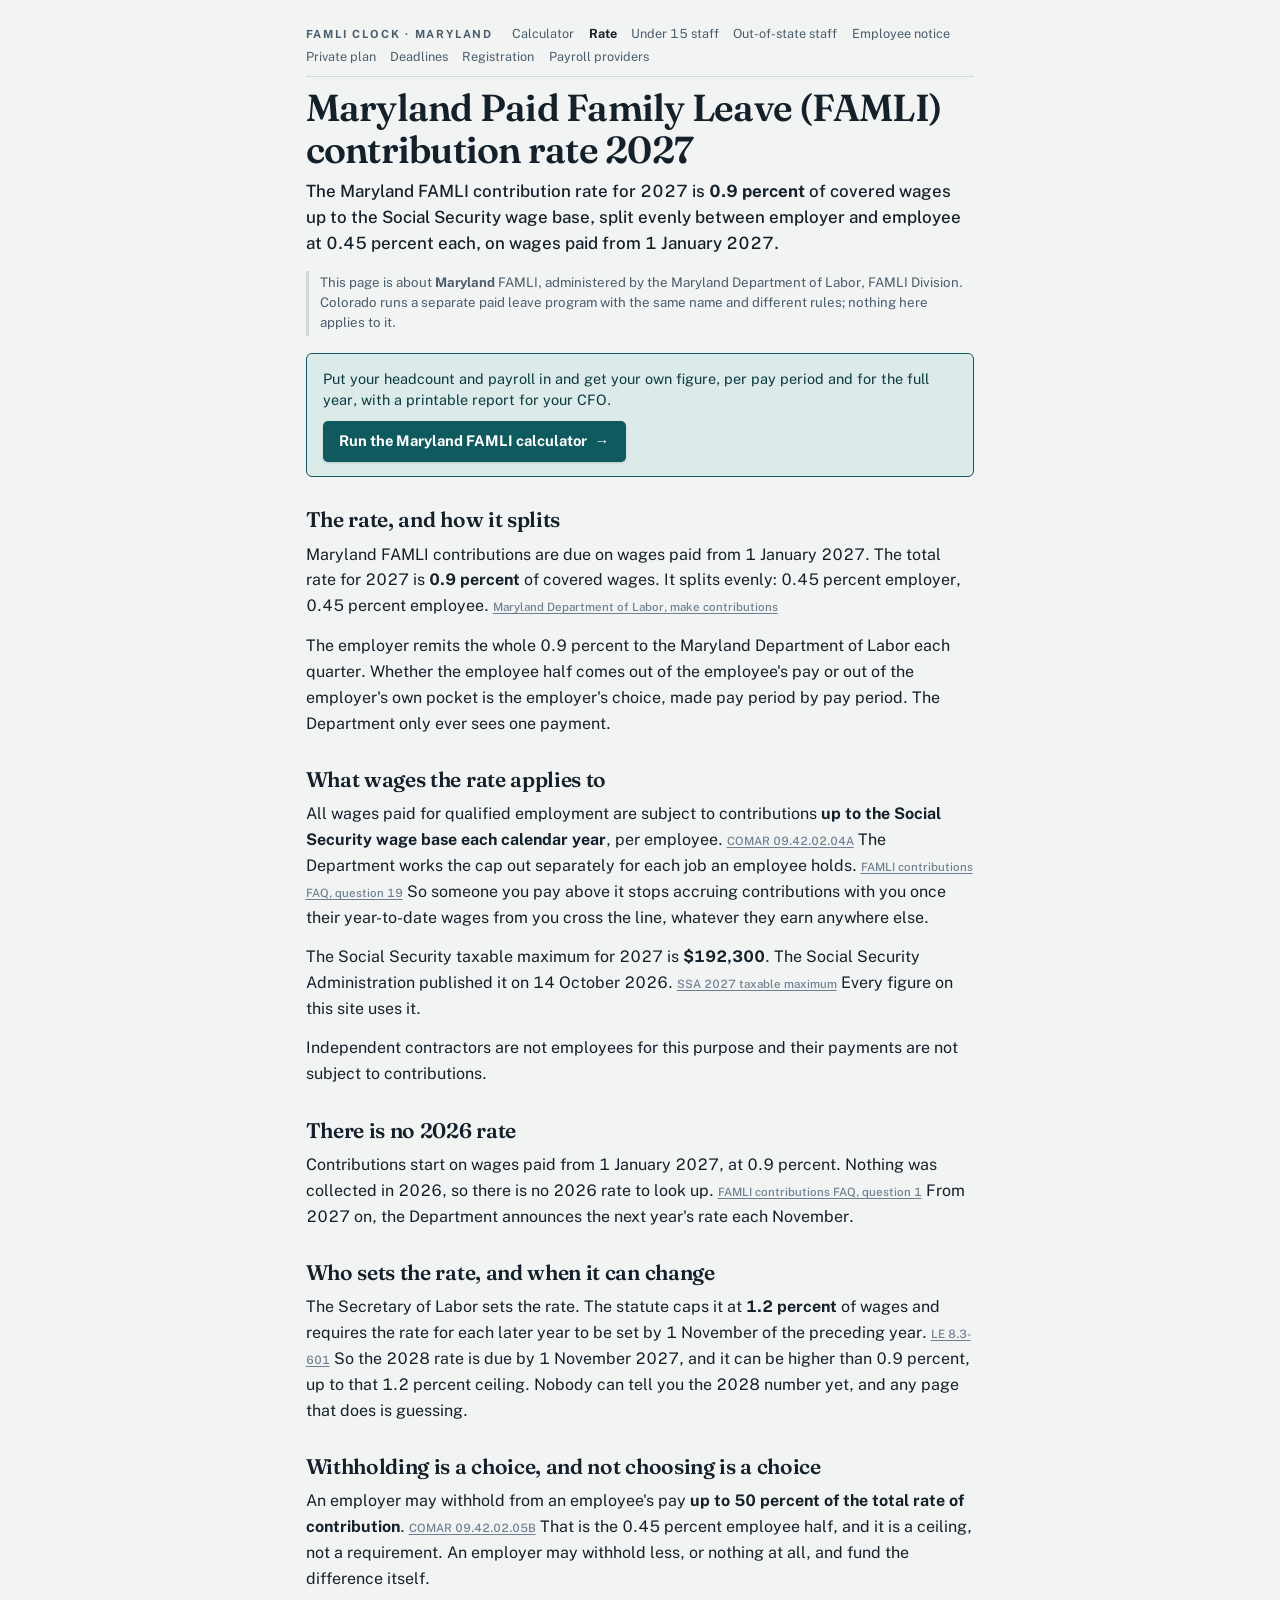
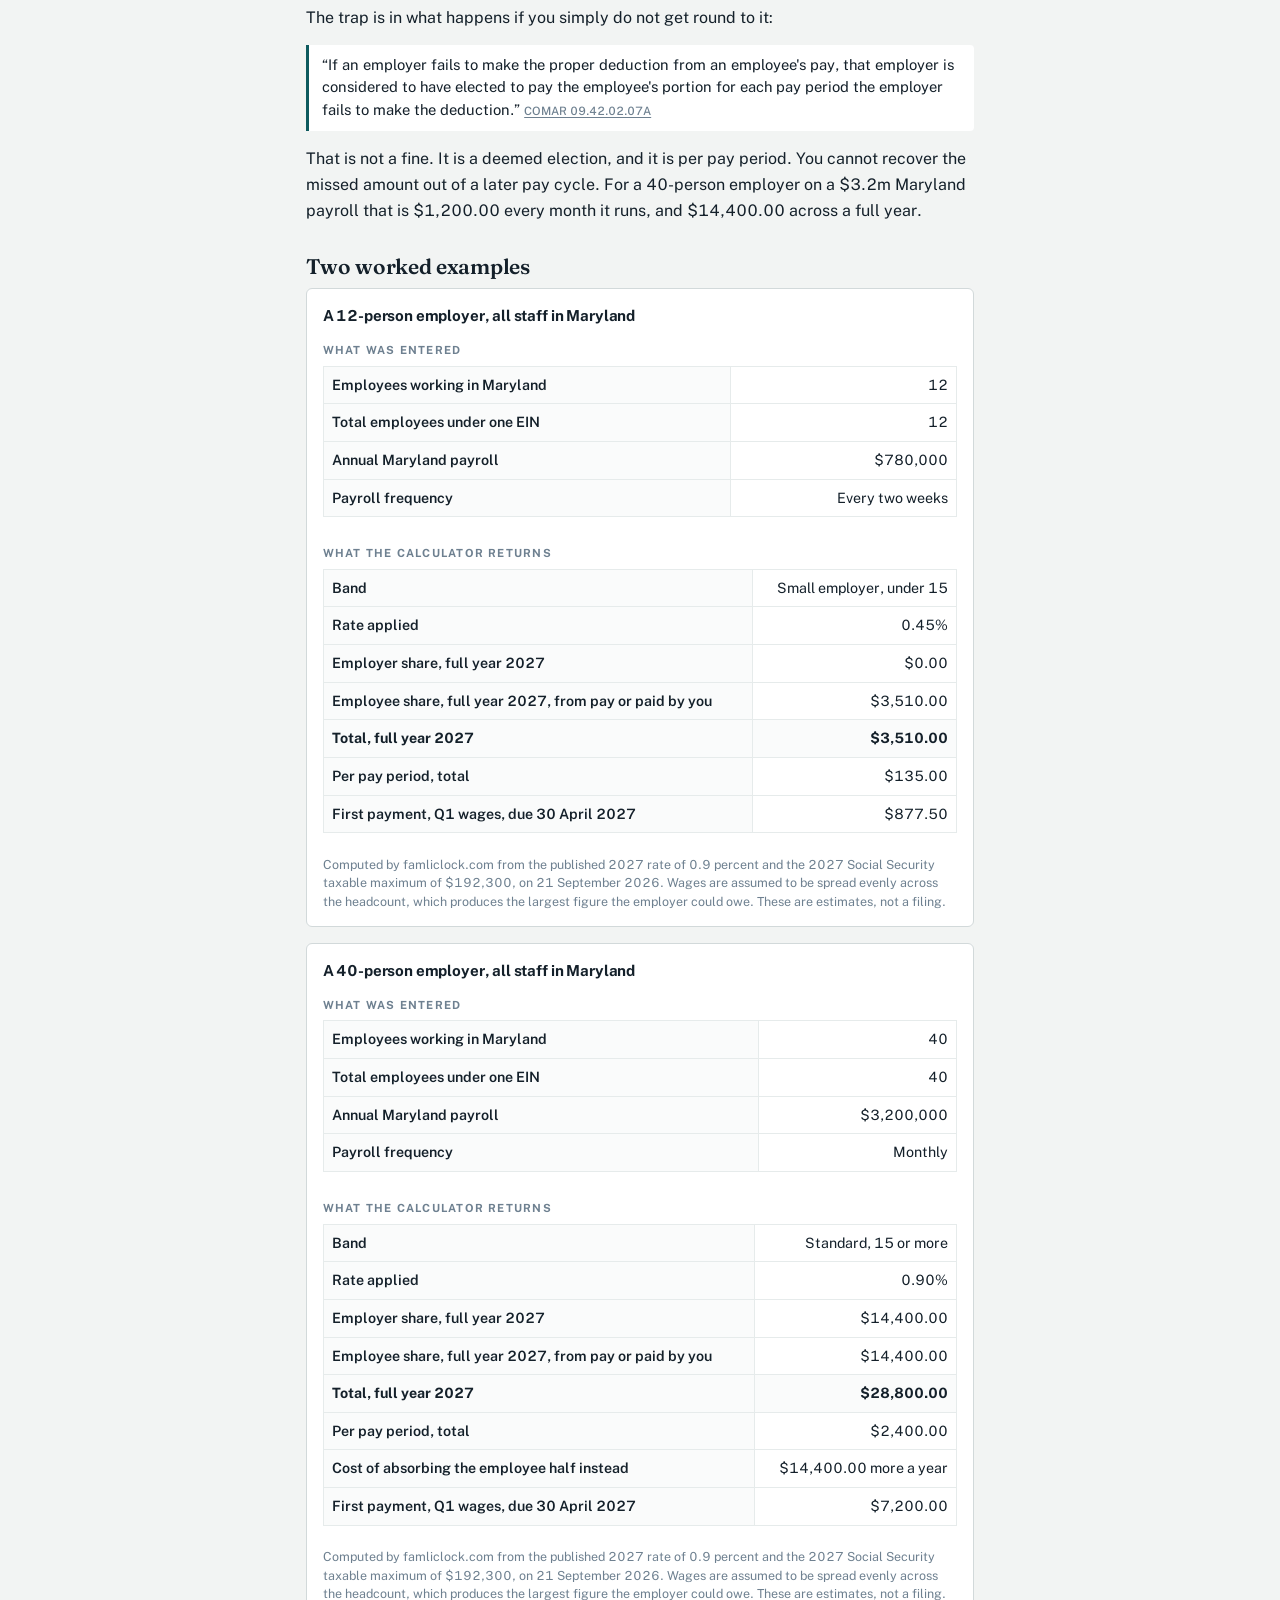
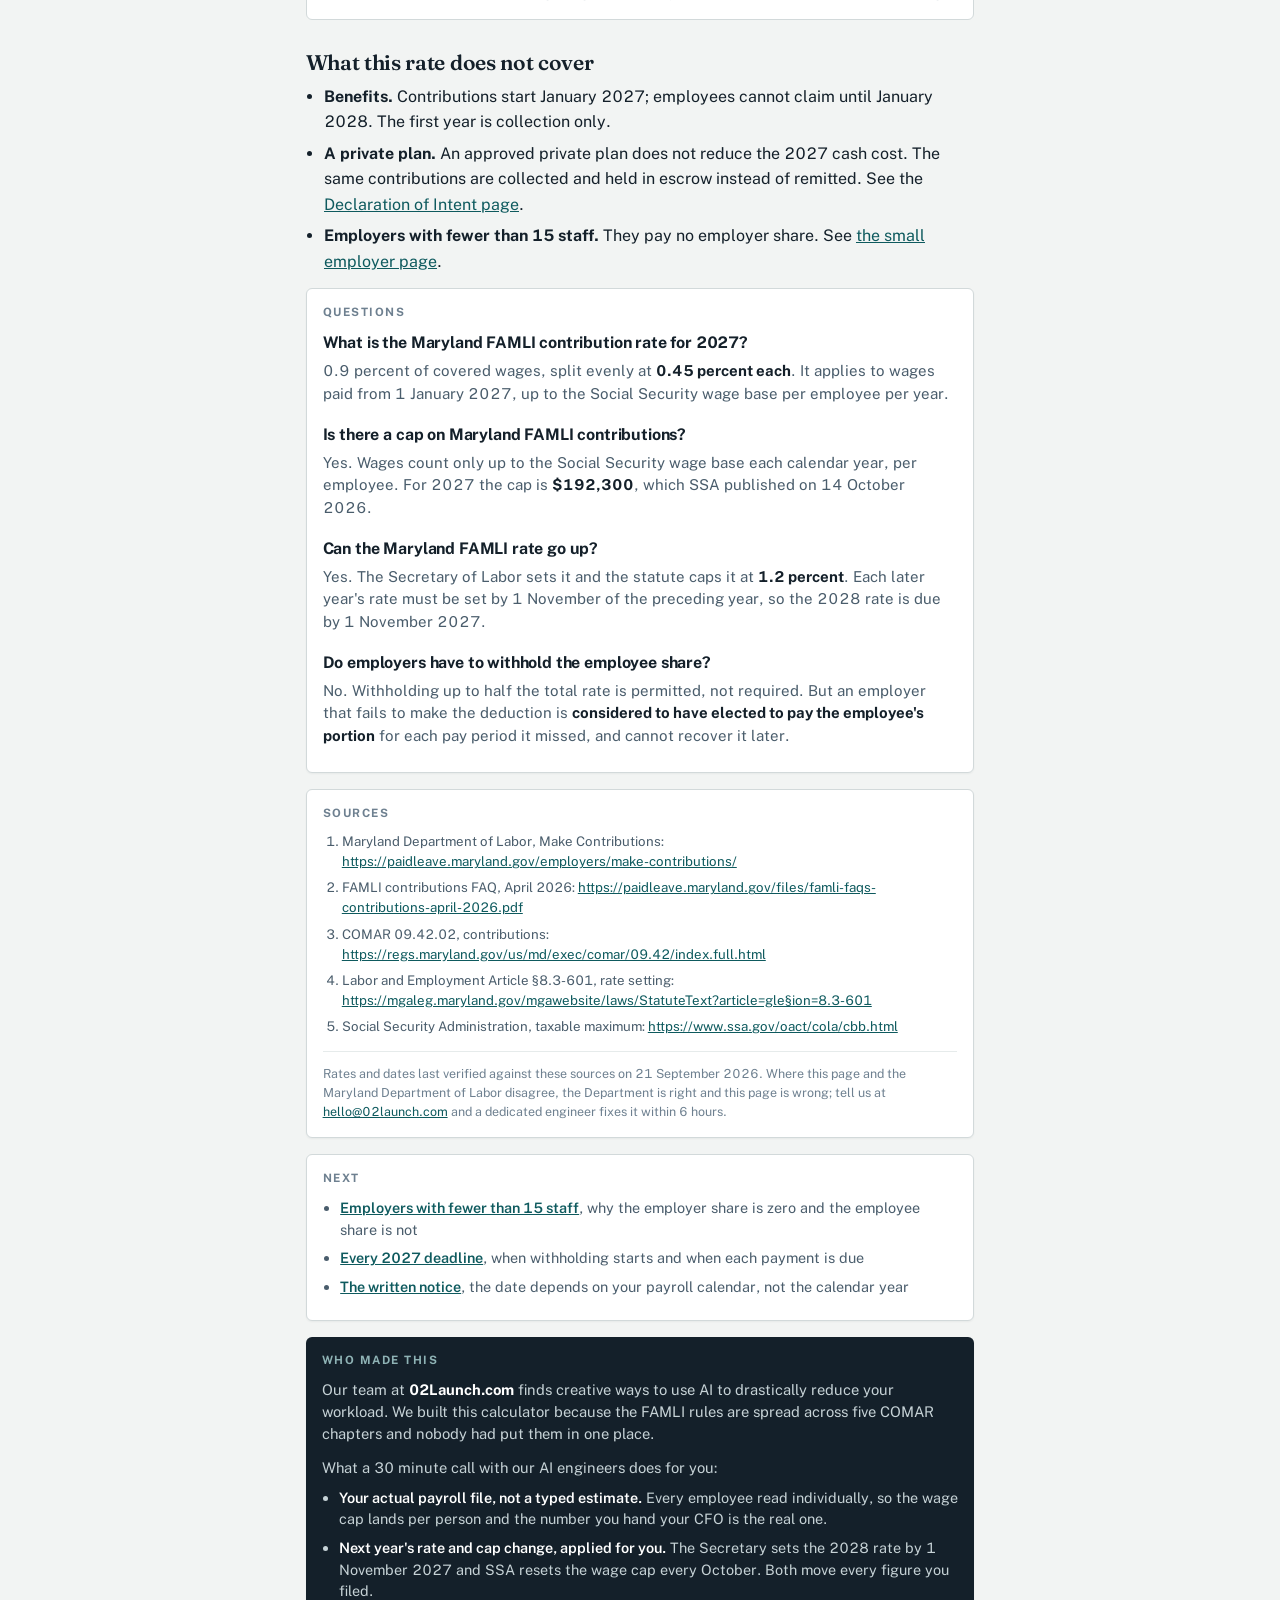
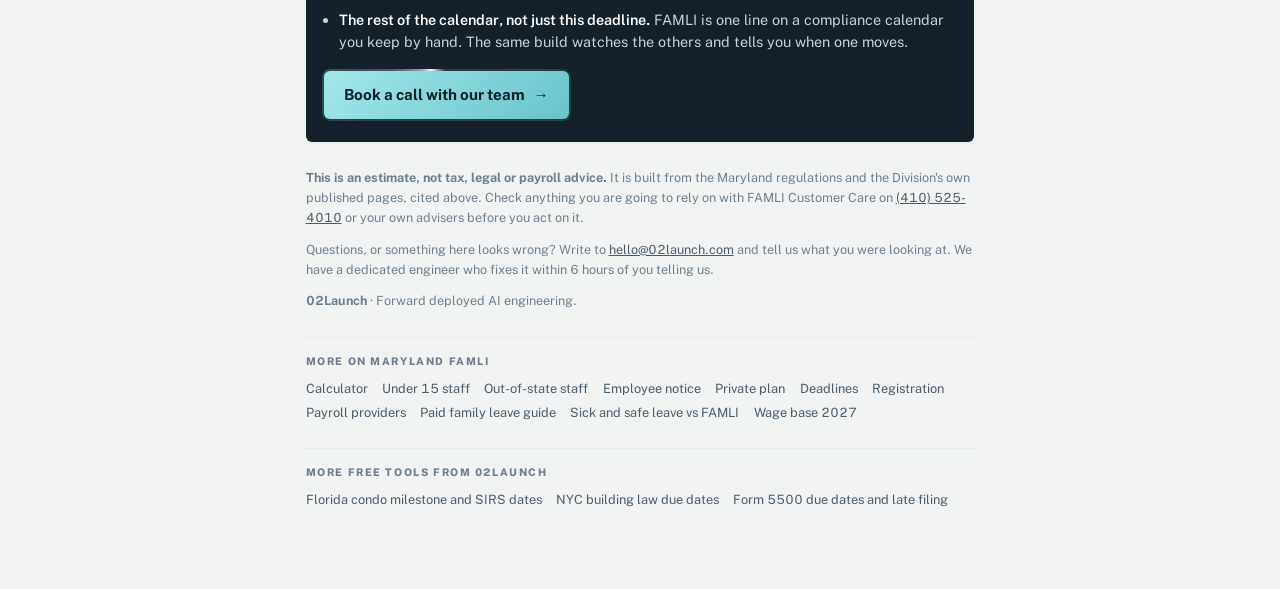
==== commit 97321f97: "Footer: cross-links to the other three 02Launch clocks (navigation only, no content or engine change" ====
--- a/contribution-rate-2027.html
+++ b/contribution-rate-2027.html
@@ -33,6 +33,7 @@
 <link rel="preconnect" href="https://fonts.gstatic.com" crossorigin>
 <link href="https://fonts.googleapis.com/css2?family=Fraunces:opsz,wght@9..144,400;9..144,600&family=Public+Sans:wght@400;500;600;700&display=swap" rel="stylesheet">
 <link rel="stylesheet" href="/famli_pages.css">
+<script src="https://analytics.ahrefs.com/analytics.js" data-key="oOSJldyregDxbAn03iVjpw" async></script>
 </head>
 <body>
 <div class="wrap">
@@ -131,7 +132,7 @@
 
 <footer class="foot"><p><b>This is an estimate, not tax, legal or payroll advice.</b> It is built from the Maryland regulations and the Division's own published pages, cited above. Check anything you are going to rely on with FAMLI Customer Care on <a href="tel:+14105254010">(410) 525-4010</a> or your own advisers before you act on it.</p><p>Questions, or something here looks wrong? Write to <!--email_off--><a href="mailto:hello@02launch.com?subject=FAMLI%20Clock%3A%20this%20looks%20wrong">hello@02launch.com</a><!--/email_off--> and tell us what you were looking at. We have a dedicated engineer who fixes it within 6 hours of you telling us.</p><p style="margin-bottom:0"><b>02Launch</b> &middot; Forward deployed AI engineering.</p></footer>
 
-<div class="footmap"><div class="fmcap">More on Maryland FAMLI</div><ul><li><a href="/">Calculator</a></li><li><a href="/small-employer">Under 15 staff</a></li><li><a href="/out-of-state-employees">Out-of-state staff</a></li><li><a href="/employee-notice">Employee notice</a></li><li><a href="/private-plan-declaration-of-intent">Private plan</a></li><li><a href="/deadlines-2027">Deadlines</a></li><li><a href="/registration">Registration</a></li><li><a href="/payroll-providers">Payroll providers</a></li><li><a href="/maryland-paid-family-leave">Paid family leave guide</a></li><li><a href="/sick-and-safe-leave-vs-famli">Sick and safe leave vs FAMLI</a></li><li><a href="/social-security-wage-base-2027">Wage base 2027</a></li></ul></div>
+<div class="footmap"><div class="fmcap">More on Maryland FAMLI</div><ul><li><a href="/">Calculator</a></li><li><a href="/small-employer">Under 15 staff</a></li><li><a href="/out-of-state-employees">Out-of-state staff</a></li><li><a href="/employee-notice">Employee notice</a></li><li><a href="/private-plan-declaration-of-intent">Private plan</a></li><li><a href="/deadlines-2027">Deadlines</a></li><li><a href="/registration">Registration</a></li><li><a href="/payroll-providers">Payroll providers</a></li><li><a href="/maryland-paid-family-leave">Paid family leave guide</a></li><li><a href="/sick-and-safe-leave-vs-famli">Sick and safe leave vs FAMLI</a></li><li><a href="/social-security-wage-base-2027">Wage base 2027</a></li></ul></div><div class="footmap"><div class="fmcap">More free tools from 02Launch</div><ul><li><a href="https://www.flcomplianceclock.com/">Florida condo milestone and SIRS dates</a></li><li><a href="https://www.nycclock.com/">NYC building law due dates</a></li><li><a href="https://www.form5500clock.com/">Form 5500 due dates and late filing</a></li></ul></div>
 </div>
 </body>
 </html>
